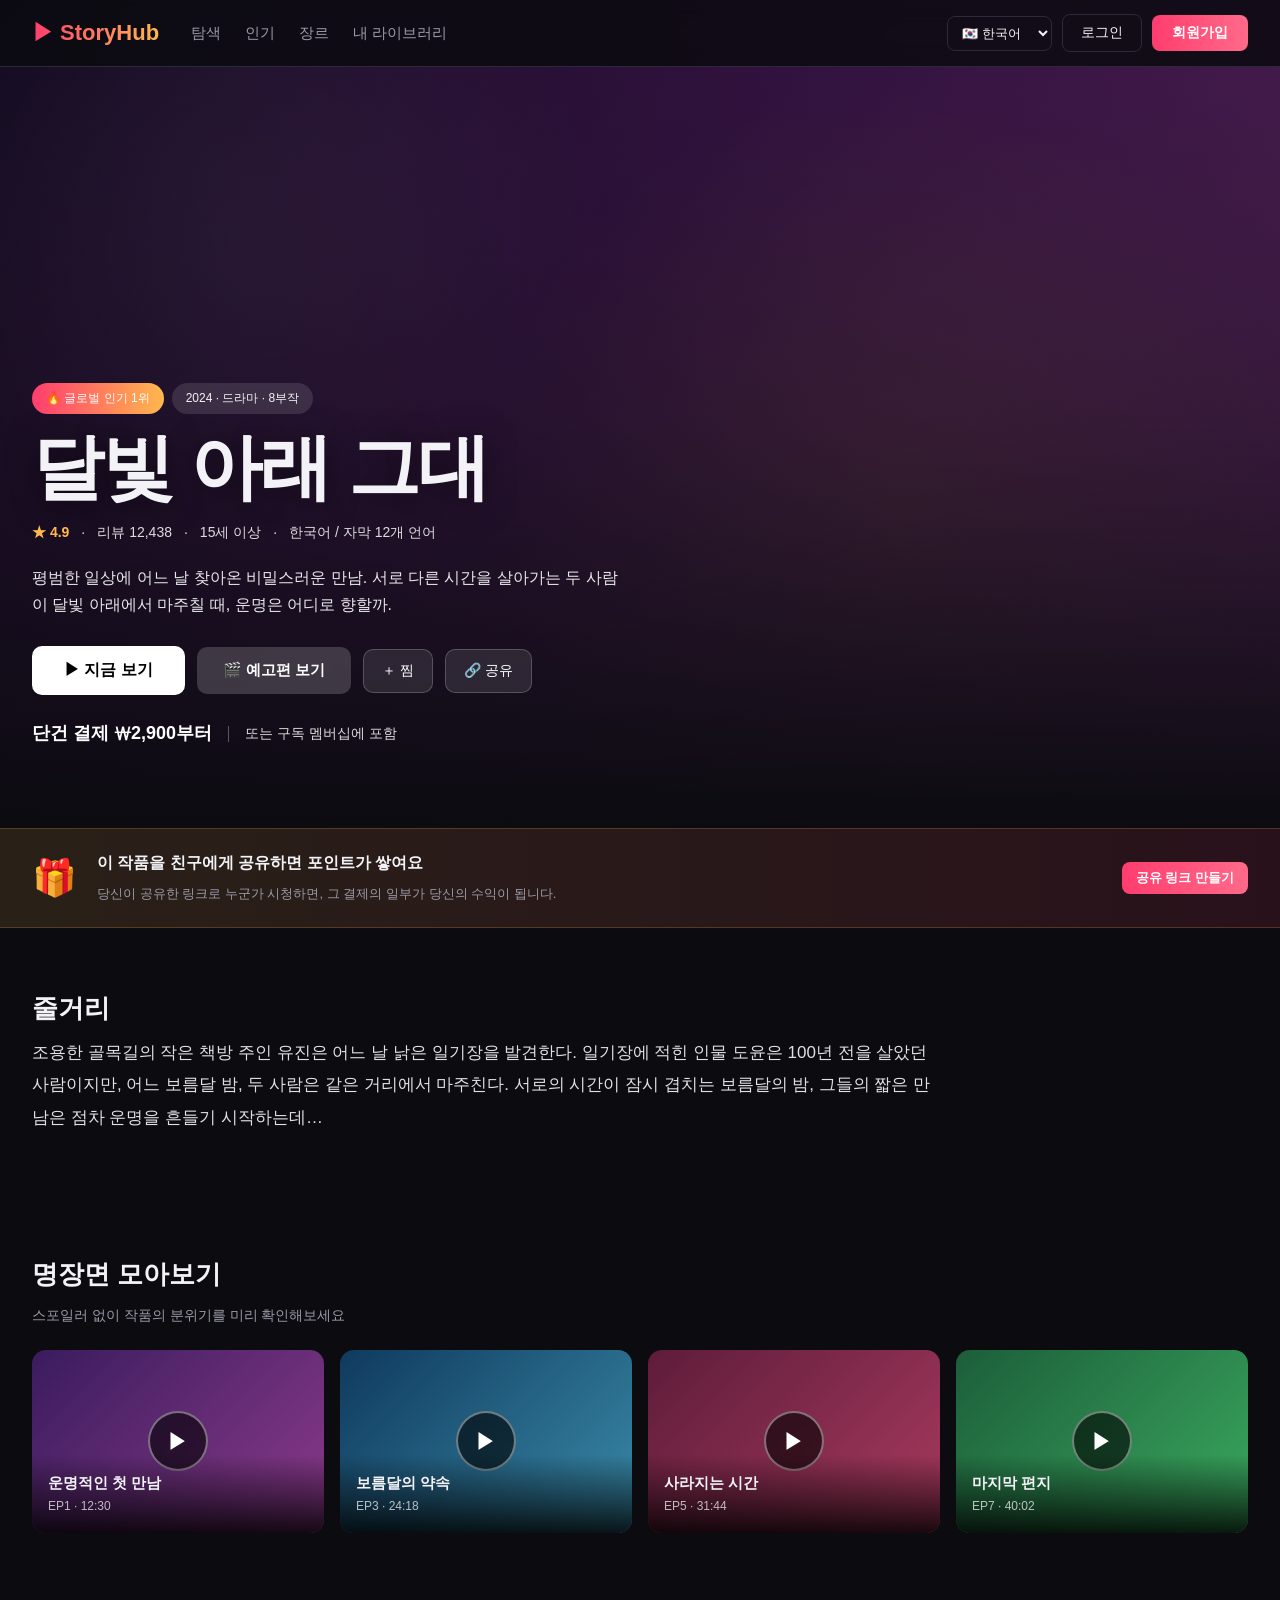
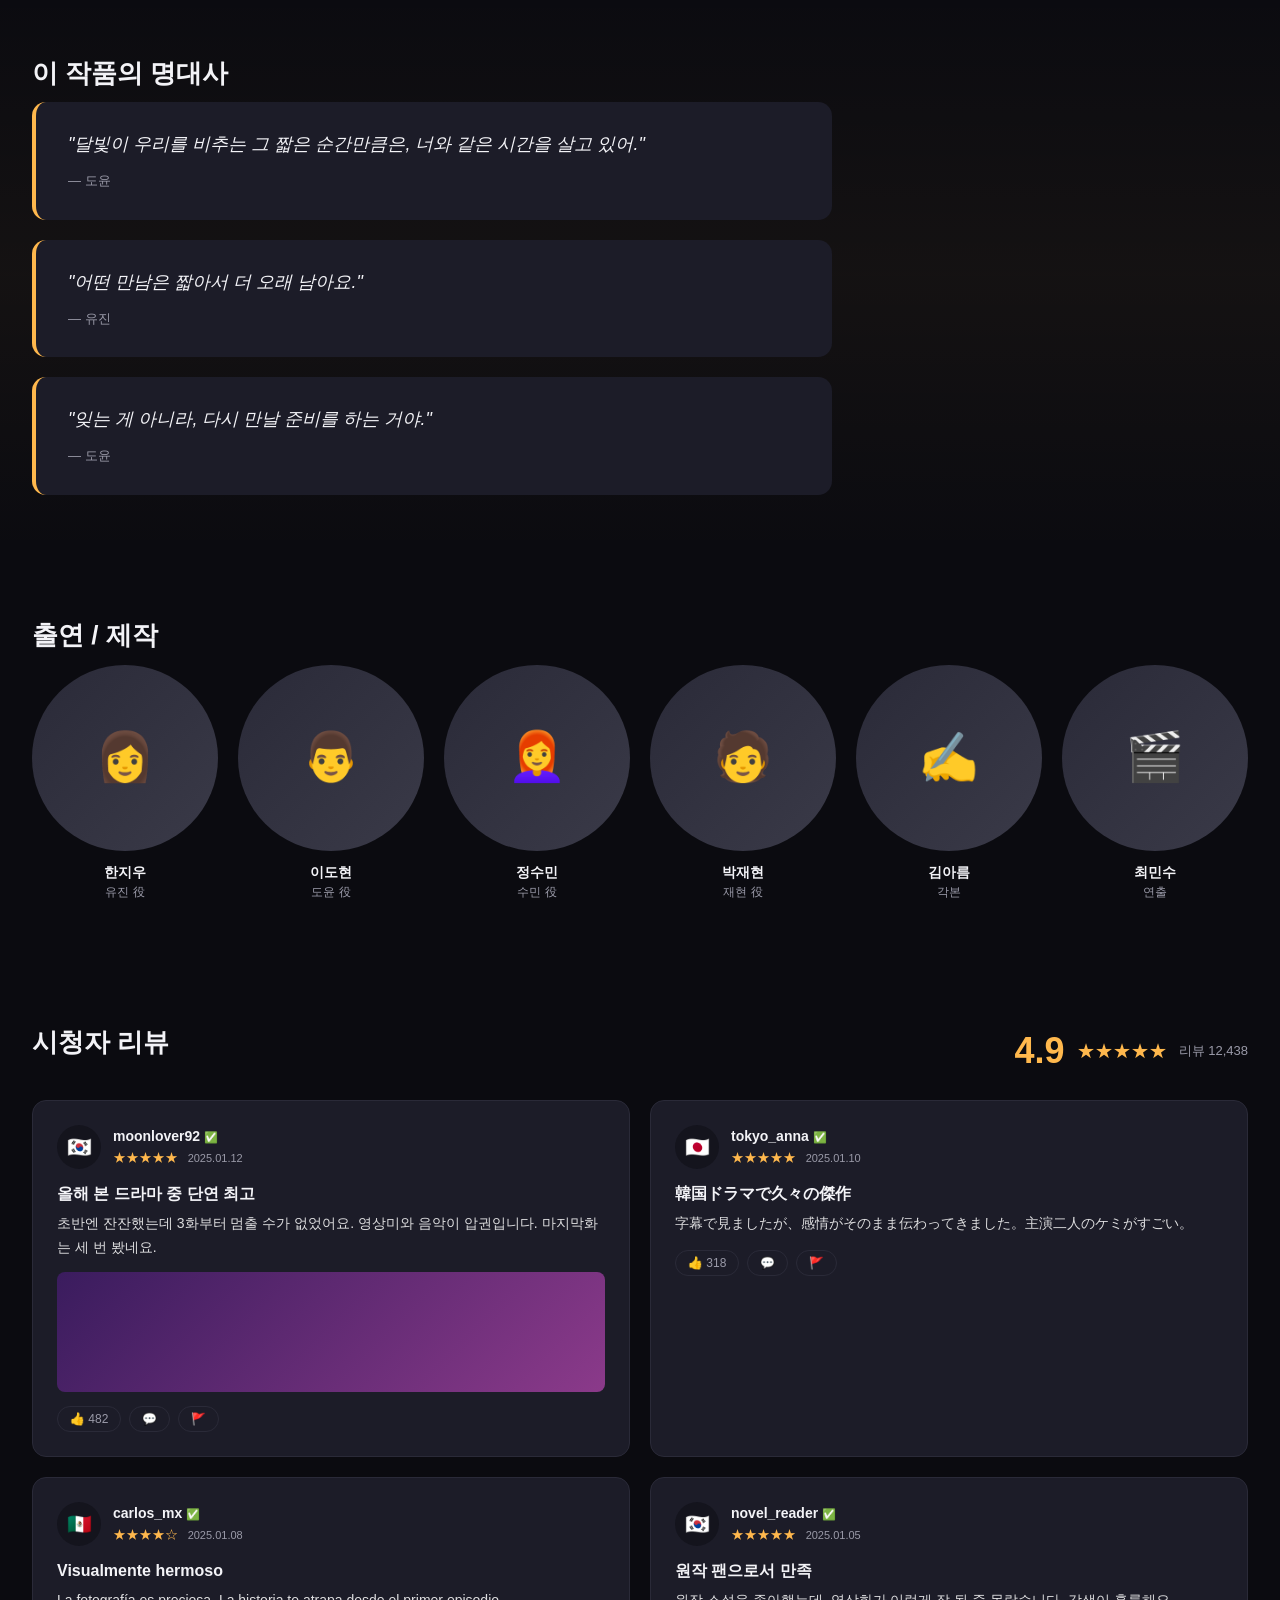
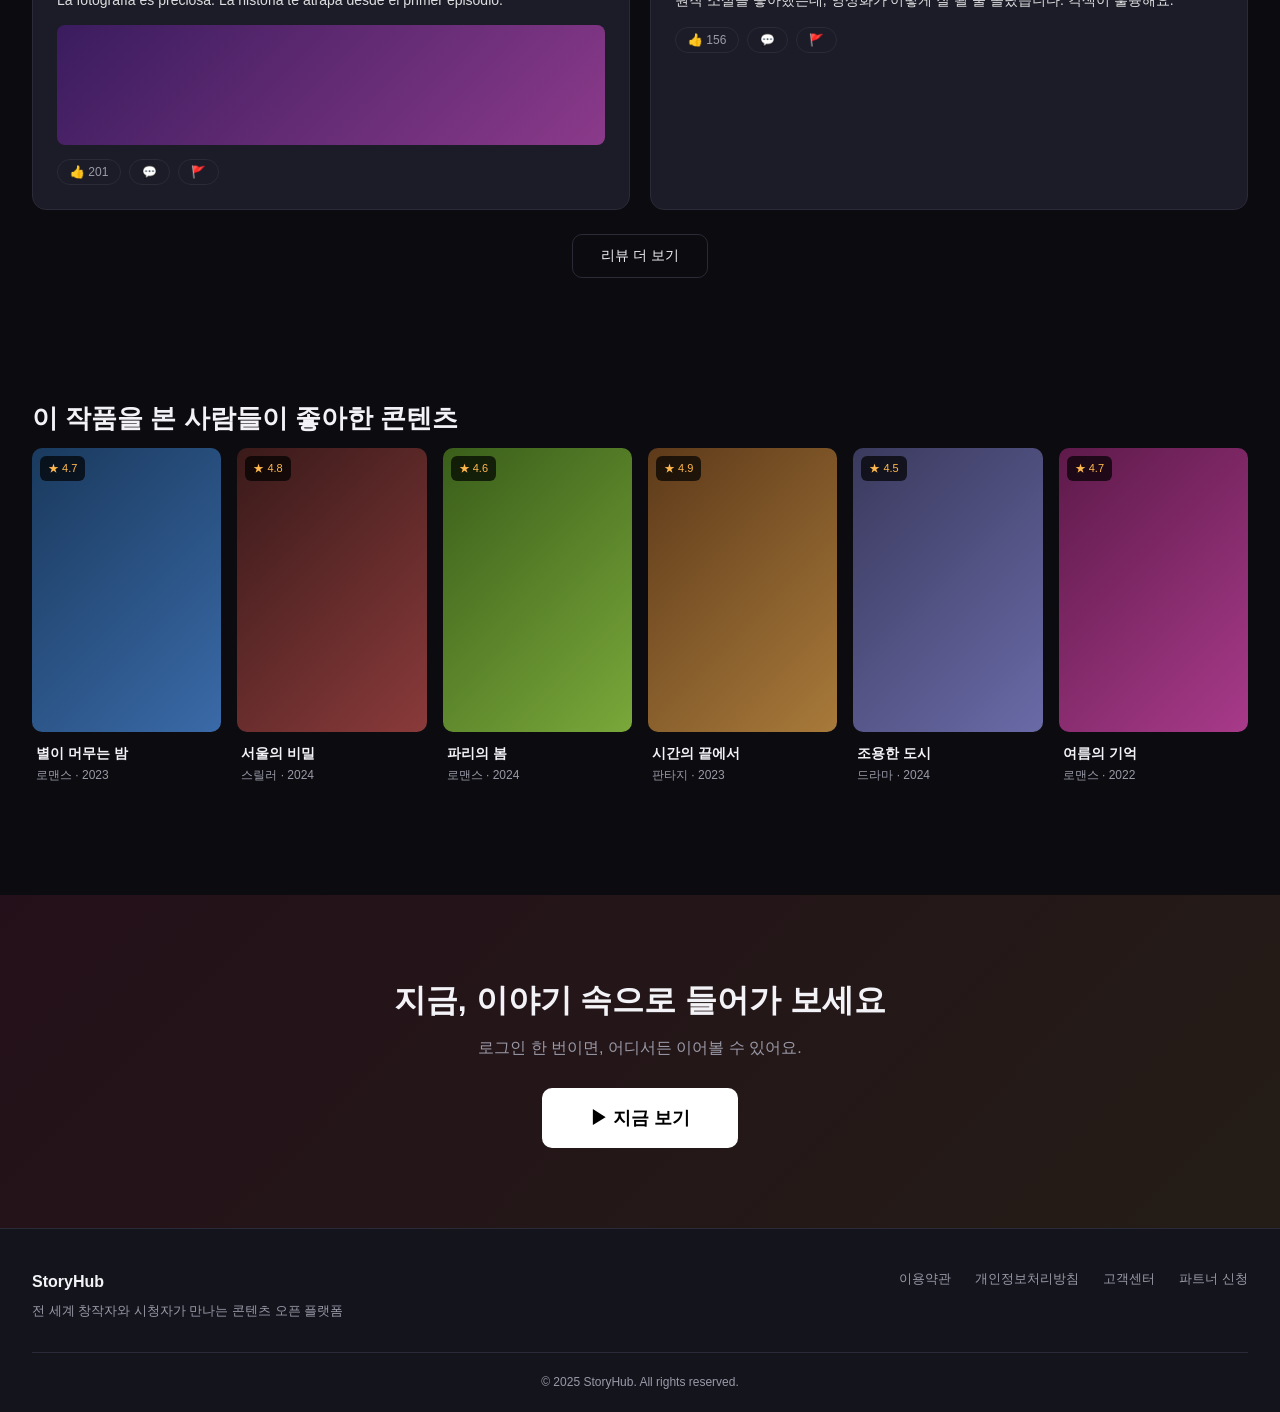
==== index.html @ e4908abc "add file" ====
<!DOCTYPE html>
<html lang="ko">
<head>
<meta charset="UTF-8">
<meta name="viewport" content="width=device-width, initial-scale=1.0">
<title>StoryHub — 어디에서나, 당신의 이야기</title>
<link rel="stylesheet" href="styles.css">
</head>
<body>

<!-- ============ TOP NAV ============ -->
<header class="topnav">
  <div class="nav-inner">
    <a href="#" class="logo" data-route="detail">▶ StoryHub</a>
    <nav class="nav-links">
      <a href="#" data-route="explore" data-i18n="nav_explore">탐색</a>
      <a href="#" data-route="trending" data-i18n="nav_trending">인기</a>
      <a href="#" data-route="genre" data-i18n="nav_genre">장르</a>
      <a href="#" data-route="library" data-i18n="nav_library">내 라이브러리</a>
    </nav>
    <div class="nav-right">
      <select id="langSelect" class="lang-select" title="Language">
        <option value="ko">🇰🇷 한국어</option>
        <option value="en">🇺🇸 English</option>
      </select>
      <button class="btn-ghost" id="btnLogin" data-i18n="btn_login">로그인</button>
      <button class="btn-primary" id="btnSignup" data-i18n="btn_signup">회원가입</button>
      <div class="profile-wrap hidden" id="profileWrap">
        <button class="avatar" id="avatarBtn" title="Profile">👤</button>
        <div class="profile-menu hidden" id="profileMenu">
          <div class="pm-head">
            <div class="pm-avatar">👤</div>
            <div>
              <div class="pm-name" id="pmName">Guest User</div>
              <div class="pm-email">user@storyhub.app</div>
            </div>
          </div>
          <div class="pm-points">
            <span data-i18n="pm_points">보유 포인트</span>
            <strong id="pmPoints">0 P</strong>
          </div>
          <div class="pm-list">
            <a href="#" data-profile="profile"><span>👤</span><span data-i18n="pm_profile">내 프로필</span></a>
            <a href="#" data-profile="history"><span>🕘</span><span data-i18n="pm_history">시청 기록</span></a>
            <a href="#" data-profile="favorites"><span>❤️</span><span data-i18n="pm_favorites">찜한 콘텐츠</span></a>
            <a href="#" data-profile="purchases"><span>💳</span><span data-i18n="pm_purchases">구매 내역</span></a>
            <a href="#" data-profile="points"><span>🎁</span><span data-i18n="pm_points_menu">포인트</span></a>
            <a href="#" data-profile="notifications"><span>🔔</span><span data-i18n="pm_notifications">알림 설정</span></a>
            <a href="#" data-profile="account"><span>⚙️</span><span data-i18n="pm_account">계정 설정</span></a>
            <a href="#" data-profile="devices"><span>📱</span><span data-i18n="pm_devices">기기 관리</span></a>
            <a href="#" data-profile="help"><span>❓</span><span data-i18n="pm_help">고객센터</span></a>
            <hr>
            <a href="#" id="btnLogout"><span>🚪</span><span data-i18n="pm_logout">로그아웃</span></a>
          </div>
        </div>
      </div>
    </div>
  </div>
</header>

<!-- =====================================================
     VIEW: DETAIL (default content page)
====================================================== -->
<main class="view active" id="view-detail">

<section class="hero">
  <div class="hero-bg" id="heroBg"></div>
  <div class="hero-overlay"></div>
  <div class="hero-content">
    <div class="hero-tags">
      <span class="badge badge-hot" data-i18n="badge_hot">🔥 글로벌 인기 1위</span>
      <span class="badge" data-i18n="badge_meta">2024 · 드라마 · 8부작</span>
    </div>
    <h1 class="hero-title" id="heroTitle">달빛 아래 그대</h1>
    <div class="hero-meta">
      <span class="rating">★ 4.9</span><span>·</span>
      <span><span data-i18n="reviews_n">리뷰</span> 12,438</span><span>·</span>
      <span data-i18n="age_15">15세 이상</span><span>·</span>
      <span data-i18n="lang_subs">한국어 / 자막 12개 언어</span>
    </div>
    <p class="hero-desc" id="heroDesc"></p>
    <div class="hero-actions">
      <button class="btn-play" id="btnWatch" data-i18n="btn_watch">▶ 지금 보기</button>
      <button class="btn-secondary" id="btnTrailer" data-i18n="btn_trailer">🎬 예고편 보기</button>
      <button class="icon-btn" data-i18n="btn_fav">＋ 찜</button>
      <button class="icon-btn" id="btnShareQuick" data-i18n="btn_share">🔗 공유</button>
    </div>
    <div class="price-line">
      <span class="price" data-i18n="price_single">단건 결제 ₩4,900~</span>
      <span class="divider"></span>
      <span class="sub" data-i18n="price_or">또는 구독 멤버십에 포함</span>
    </div>
  </div>
</section>

<section class="earn-banner">
  <div class="earn-inner">
    <div class="earn-icon">🎁</div>
    <div class="earn-text">
      <strong data-i18n="earn_title">이 작품을 친구에게 공유하면 포인트가 쌓여요</strong>
      <span data-i18n="earn_desc">당신이 공유한 링크로 누군가 시청하면, 그 결제의 일부가 당신의 수익이 됩니다.</span>
    </div>
    <button class="btn-primary small" id="btnSharePage" data-i18n="earn_btn">공유 링크 만들기</button>
  </div>
</section>

<section class="section">
  <h2 class="section-title" data-i18n="sec_synopsis">줄거리</h2>
  <p class="synopsis" id="synopsis"></p>
</section>

<section class="section">
  <h2 class="section-title" data-i18n="sec_scenes">명장면 모아보기</h2>
  <p class="section-sub" data-i18n="sec_scenes_sub">스포일러 없이 작품의 분위기를 미리 확인해보세요</p>
  <div class="scenes-grid" id="scenesGrid"></div>
</section>

<section class="section quotes-section">
  <h2 class="section-title" data-i18n="sec_quotes">이 작품의 명대사</h2>
  <div class="quotes" id="quotes"></div>
</section>

<section class="section">
  <h2 class="section-title" data-i18n="sec_cast">출연 / 제작</h2>
  <div class="cast-row" id="castRow"></div>
</section>

<section class="section">
  <div class="row-between">
    <h2 class="section-title" data-i18n="sec_reviews">시청자 리뷰</h2>
    <div class="review-summary">
      <span class="big-rating">4.9</span>
      <div class="stars">★★★★★</div>
      <span class="count"><span data-i18n="reviews_n">리뷰</span> 12,438</span>
    </div>
  </div>
  <div class="reviews" id="reviewsPreview"></div>
  <button class="btn-outline center" id="btnMoreReview" data-i18n="btn_more_reviews">리뷰 더 보기</button>
</section>

<section class="section">
  <h2 class="section-title" data-i18n="sec_related">이 작품을 본 사람들이 좋아한 콘텐츠</h2>
  <div class="related-grid" id="relatedGrid"></div>
</section>

<section class="cta-final">
  <h2 data-i18n="cta_title">지금, 이야기 속으로 들어가 보세요</h2>
  <p data-i18n="cta_desc">로그인 한 번이면, 어디서든 이어볼 수 있어요.</p>
  <button class="btn-play big" id="btnWatch2" data-i18n="btn_watch">▶ 지금 보기</button>
</section>

</main>

<!-- =====================================================
     VIEW: EXPLORE
====================================================== -->
<main class="view" id="view-explore">
  <div class="page-head">
    <h1 data-i18n="page_explore_title">탐색</h1>
    <p data-i18n="page_explore_desc">당신의 다음 스토리를 찾아보세요</p>
  </div>
  <div class="filter-row">
    <div class="chips" id="exploreGenres"></div>
    <select class="select" id="exploreSort">
      <option value="popular" data-i18n="sort_popular">인기순</option>
      <option value="latest" data-i18n="sort_latest">최신순</option>
      <option value="rating" data-i18n="sort_rating">평점순</option>
    </select>
  </div>
  <div class="grid-large" id="exploreGrid"></div>
</main>

<!-- =====================================================
     VIEW: TRENDING
====================================================== -->
<main class="view" id="view-trending">
  <div class="page-head">
    <h1 data-i18n="page_trending_title">지금 가장 인기 있는 콘텐츠</h1>
    <p data-i18n="page_trending_desc">전 세계 시청자가 지금 보고 있는 작품</p>
  </div>
  <div class="tab-row">
    <button class="tab active" data-trending="today" data-i18n="tab_today">오늘의 TOP 10</button>
    <button class="tab" data-trending="week" data-i18n="tab_week">주간 랭킹</button>
    <button class="tab" data-trending="month" data-i18n="tab_month">월간 랭킹</button>
  </div>
  <div class="rank-list" id="rankList"></div>
</main>

<!-- =====================================================
     VIEW: GENRE
====================================================== -->
<main class="view" id="view-genre">
  <div class="page-head">
    <h1 data-i18n="page_genre_title">장르별 둘러보기</h1>
    <p data-i18n="page_genre_desc">취향에 맞는 장르를 골라보세요</p>
  </div>
  <div class="genre-grid" id="genreGrid"></div>
</main>

<!-- =====================================================
     VIEW: MY LIBRARY
====================================================== -->
<main class="view" id="view-library">
  <div class="page-head">
    <h1 data-i18n="page_library_title">내 라이브러리</h1>
  </div>
  <div class="tab-row">
    <button class="tab active" data-lib="watching" data-i18n="lib_watching">시청 중</button>
    <button class="tab" data-lib="purchased" data-i18n="lib_purchased">구매한 콘텐츠</button>
    <button class="tab" data-lib="wishlist" data-i18n="lib_wishlist">찜한 작품</button>
    <button class="tab" data-lib="history" data-i18n="lib_history">시청 기록</button>
  </div>
  <div id="libraryBody"></div>
</main>

<!-- =====================================================
     VIEW: REVIEWS
====================================================== -->
<main class="view" id="view-reviews">
  <button class="back-btn" data-route="detail">← <span data-i18n="back">돌아가기</span></button>
  <div class="reviews-head">
    <div class="reviews-stat">
      <div class="stat-rating">
        <span class="big-num">4.9</span>
        <div class="stat-stars">★★★★★</div>
        <p><span id="rvCount">12,438</span> <span data-i18n="reviews_total">개의 리뷰</span></p>
      </div>
      <div class="stat-bars" id="ratingBars"></div>
    </div>
    <div class="reviews-toolbar">
      <div class="rv-tabs">
        <button class="rv-tab active" data-rv-tab="all" data-i18n="rv_all">전체</button>
        <button class="rv-tab" data-rv-tab="photo" data-i18n="rv_photo">📸 사진리뷰</button>
        <button class="rv-tab" data-rv-tab="spoiler" data-i18n="rv_spoiler">⚠ 스포일러 없음</button>
        <button class="rv-tab" data-rv-tab="verified" data-i18n="rv_verified">✅ 시청 인증</button>
      </div>
      <div class="rv-controls">
        <input type="text" id="rvSearch" placeholder="리뷰 검색...">
        <select id="rvSort">
          <option value="like" data-i18n="sort_like">추천순</option>
          <option value="latest" data-i18n="sort_latest">최신순</option>
          <option value="high" data-i18n="sort_high">평점 높은순</option>
          <option value="low" data-i18n="sort_low">평점 낮은순</option>
        </select>
      </div>
    </div>
  </div>
  <div class="reviews-feed" id="reviewsFeed"></div>
</main>

<!-- =====================================================
     VIEW: SHARE / POINTS
====================================================== -->
<main class="view" id="view-share">
  <button class="back-btn" data-route="detail">← <span data-i18n="back">돌아가기</span></button>

  <div class="share-hero">
    <div class="share-balance">
      <div class="lbl" data-i18n="sh_balance">내 포인트 잔액</div>
      <div class="balance" id="balanceNum">0</div>
      <div class="sub" data-i18n="sh_balance_sub">P · 1P = ₩1 상당</div>
      <div class="balance-stats">
        <div><span data-i18n="sh_today">오늘</span><strong>+1,200P</strong></div>
        <div><span data-i18n="sh_week">이번 주</span><strong>+8,400P</strong></div>
        <div><span data-i18n="sh_month">이번 달</span><strong>+34,200P</strong></div>
      </div>
    </div>
    <div class="share-link-card">
      <div class="lbl" data-i18n="sh_my_link">내 공유 링크</div>
      <div class="share-link-input">
        <input type="text" id="shareLink" readonly value="https://storyhub.app/c/moonlight-with-you?ref=USER12345">
        <button class="btn-primary" id="copyLinkBtn" data-i18n="sh_copy">복사</button>
      </div>
      <div class="share-buttons">
        <button class="share-btn fb">Facebook</button>
        <button class="share-btn x">X</button>
        <button class="share-btn ig">Instagram</button>
        <button class="share-btn kakao">KakaoTalk</button>
        <button class="share-btn line">LINE</button>
        <button class="share-btn wa">WhatsApp</button>
      </div>
      <p class="share-rate">💡 <span data-i18n="sh_rate">결제금액의 10%가 포인트로 자동 적립됩니다</span></p>
    </div>
  </div>

  <div class="realtime-card">
    <div class="rt-head">
      <span class="rt-dot"></span>
      <strong data-i18n="sh_realtime">실시간 적립</strong>
      <span class="rt-sub" data-i18n="sh_realtime_sub">방금 전 활동</span>
    </div>
    <div class="rt-feed" id="rtFeed"></div>
  </div>

  <div class="tab-row">
    <button class="tab active" data-pts-tab="earn" data-i18n="sh_tab_earn">적립 내역</button>
    <button class="tab" data-pts-tab="use" data-i18n="sh_tab_use">사용 내역</button>
    <button class="tab" data-pts-tab="rank" data-i18n="sh_tab_rank">친구 랭킹</button>
    <button class="tab" data-pts-tab="how" data-i18n="sh_tab_how">적립 방법</button>
  </div>
  <div id="ptsBody"></div>
</main>

<!-- =====================================================
     VIEW: PROFILE / SETTINGS
====================================================== -->
<main class="view" id="view-profile">
  <div class="profile-layout">
    <aside class="profile-side">
      <div class="ps-head">
        <div class="ps-avatar">👤</div>
        <div class="ps-name">Guest User</div>
        <div class="ps-email">user@storyhub.app</div>
      </div>
      <nav class="ps-nav" id="psNav">
        <a href="#" data-profile="profile" data-i18n="pm_profile">내 프로필</a>
        <a href="#" data-profile="history" data-i18n="pm_history">시청 기록</a>
        <a href="#" data-profile="favorites" data-i18n="pm_favorites">찜한 콘텐츠</a>
        <a href="#" data-profile="purchases" data-i18n="pm_purchases">구매 내역</a>
        <a href="#" data-profile="points" data-i18n="pm_points_menu">포인트</a>
        <a href="#" data-profile="notifications" data-i18n="pm_notifications">알림 설정</a>
        <a href="#" data-profile="account" data-i18n="pm_account">계정 설정</a>
        <a href="#" data-profile="devices" data-i18n="pm_devices">기기 관리</a>
        <a href="#" data-profile="help" data-i18n="pm_help">고객센터</a>
      </nav>
    </aside>
    <section class="profile-main" id="profileMain"></section>
  </div>
</main>

<!-- ============ FOOTER ============ -->
<footer class="footer">
  <div class="footer-inner">
    <div>
      <strong>StoryHub</strong>
      <p data-i18n="footer_about">전 세계 창작자와 시청자가 만나는 콘텐츠 오픈 플랫폼</p>
    </div>
    <div class="footer-links">
      <a href="#" data-i18n="footer_terms">이용약관</a>
      <a href="#" data-i18n="footer_privacy">개인정보처리방침</a>
      <a href="#" data-i18n="footer_help">고객센터</a>
      <a href="#" data-i18n="footer_partner">파트너 신청</a>
    </div>
  </div>
  <div class="copyright">© 2025 StoryHub. All rights reserved.</div>
</footer>

<!-- =================== MODALS =================== -->

<!-- Auth Modal -->
<div class="modal-backdrop hidden" id="authModal">
  <div class="modal auth-modal">
    <button class="close" onclick="closeModal('authModal')">×</button>
    <div class="auth-tabs">
      <button class="tab active" data-tab="login" data-i18n="btn_login">로그인</button>
      <button class="tab" data-tab="signup" data-i18n="btn_signup">회원가입</button>
    </div>
    <div class="auth-body" id="authBody"></div>
    <div class="auth-note" data-i18n="auth_note">💡 프로토타입입니다. 입력 없이 버튼을 눌러도 바로 진입됩니다.</div>
  </div>
</div>

<!-- Watch Flow Modal (multi-step) -->
<div class="modal-backdrop hidden" id="watchModal">
  <div class="modal watch-modal">
    <button class="close" onclick="closeModal('watchModal')">×</button>
    <div class="stepper" id="stepper">
      <div class="step active"><i>1</i><span data-i18n="step_product">상품 선택</span></div>
      <div class="step"><i>2</i><span data-i18n="step_pay">결제수단</span></div>
      <div class="step"><i>3</i><span data-i18n="step_done">결제완료</span></div>
    </div>
    <div class="watch-body" id="watchBody"></div>
  </div>
</div>

<!-- Player Modal -->
<div class="modal-backdrop hidden" id="playerModal">
  <div class="modal player-modal">
    <button class="close" onclick="closeModal('playerModal')">×</button>
    <div class="player">
      <div class="player-screen" id="playerScreen">
        <div class="play-icon">▶</div>
        <div class="player-title" id="playerTitle">달빛 아래 그대 — Episode 1</div>
        <div class="player-sub" id="playerSub">DRM 보호 · 1080p · 자막 ON</div>
      </div>
      <div class="player-controls">
        <button>⏯</button>
        <div class="seek"><div class="seek-fill"></div></div>
        <span>00:42 / 48:20</span>
        <button>🔊</button><button>CC</button><button>HD</button><button>⛶</button>
      </div>
    </div>
  </div>
</div>

<!-- Trailer Modal -->
<div class="modal-backdrop hidden" id="trailerModal">
  <div class="modal player-modal">
    <button class="close" onclick="closeModal('trailerModal')">×</button>
    <div class="player">
      <div class="player-screen trailer">
        <div class="play-icon">▶</div>
        <div class="player-title" data-i18n="trailer_title">예고편 · 달빛 아래 그대</div>
        <div class="player-sub">2:12</div>
      </div>
    </div>
  </div>
</div>

<!-- Detail Modal (for reviewer profile, related items) -->
<div class="modal-backdrop hidden" id="detailModal">
  <div class="modal detail-modal">
    <button class="close" onclick="closeModal('detailModal')">×</button>
    <div id="detailBody"></div>
  </div>
</div>

<!-- Toast -->
<div class="toast hidden" id="toast"></div>
<!-- Realtime Notification -->
<div class="rt-notify hidden" id="rtNotify"></div>

<script src="data.js"></script>
<script src="app.js"></script>
</body>
</html>
---- styles.css ----
* { box-sizing: border-box; margin: 0; padding: 0; }
:root {
  --bg: #0b0b10;
  --bg2: #14141d;
  --card: #1c1c28;
  --card2: #232332;
  --text: #f3f3f7;
  --muted: #9a9aa8;
  --accent: #ff3d6e;
  --accent2: #ffb84d;
  --green: #3ad17a;
  --red: #ff5566;
  --line: #2a2a38;
}
html, body {
  background: var(--bg); color: var(--text);
  font-family: -apple-system, BlinkMacSystemFont, "Segoe UI", "Pretendard", "Apple SD Gothic Neo", "Noto Sans KR", sans-serif;
  line-height: 1.6; scroll-behavior: smooth;
}
a { color: inherit; text-decoration: none; }
button { font-family: inherit; }

/* TOPNAV */
.topnav {
  position: fixed; top: 0; left: 0; right: 0; z-index: 100;
  background: rgba(11,11,16,0.85); backdrop-filter: blur(12px);
  border-bottom: 1px solid var(--line);
}
.nav-inner {
  max-width: 1280px; margin: 0 auto; padding: 14px 32px;
  display: flex; align-items: center; gap: 32px;
}
.logo {
  font-size: 22px; font-weight: 800; cursor: pointer;
  background: linear-gradient(90deg, var(--accent), var(--accent2));
  -webkit-background-clip: text; -webkit-text-fill-color: transparent;
}
.nav-links { display: flex; gap: 24px; flex: 1; }
.nav-links a { color: var(--muted); font-size: 15px; font-weight: 500; cursor: pointer; }
.nav-links a:hover { color: var(--text); }
.nav-right { display: flex; align-items: center; gap: 10px; position: relative; }
.lang-select {
  background: transparent; border: 1px solid var(--line); color: var(--text);
  padding: 8px 10px; border-radius: 8px; font-size: 13px; cursor: pointer;
}
.btn-ghost {
  background: transparent; border: 1px solid var(--line); color: var(--text);
  padding: 9px 18px; border-radius: 8px; font-size: 14px; cursor: pointer;
}
.btn-ghost:hover { border-color: var(--accent); }
.btn-primary {
  background: linear-gradient(90deg, var(--accent), #ff6a8a);
  color: white; border: none; padding: 9px 20px; border-radius: 8px;
  font-weight: 600; cursor: pointer; transition: 0.2s; font-size: 14px;
}
.btn-primary:hover:not(:disabled) { transform: translateY(-1px); box-shadow: 0 6px 20px rgba(255,61,110,0.4); }
.btn-primary:disabled { opacity: 0.4; cursor: not-allowed; }
.btn-primary.small { padding: 7px 14px; font-size: 13px; }
.btn-primary.full { width: 100%; padding: 14px; font-size: 15px; }
.btn-danger {
  background: var(--red); color: white; border: none; padding: 10px 20px;
  border-radius: 8px; font-weight: 600; cursor: pointer;
}

.profile-wrap { position: relative; }
.avatar {
  width: 40px; height: 40px; border-radius: 50%;
  background: linear-gradient(135deg, var(--accent), var(--accent2));
  border: none; cursor: pointer; font-size: 18px;
}
.profile-menu {
  position: absolute; top: 52px; right: 0; width: 280px;
  background: var(--bg2); border: 1px solid var(--line);
  border-radius: 12px; padding: 16px; z-index: 110;
  box-shadow: 0 20px 60px rgba(0,0,0,0.6);
}
.pm-head { display: flex; gap: 12px; align-items: center; padding-bottom: 14px; border-bottom: 1px solid var(--line); }
.pm-avatar { width: 44px; height: 44px; border-radius: 50%; background: linear-gradient(135deg,var(--accent),var(--accent2)); display: flex; align-items: center; justify-content: center; font-size: 22px; }
.pm-name { font-weight: 700; font-size: 14px; }
.pm-email { color: var(--muted); font-size: 12px; }
.pm-points { display: flex; justify-content: space-between; align-items: center; padding: 12px 0; font-size: 13px; }
.pm-points strong { color: var(--accent2); font-size: 16px; }
.pm-list { display: flex; flex-direction: column; }
.pm-list a { display: flex; align-items: center; gap: 12px; padding: 10px 8px; font-size: 13px; border-radius: 6px; cursor: pointer; }
.pm-list a:hover { background: var(--card); }
.pm-list hr { border: none; border-top: 1px solid var(--line); margin: 6px 0; }

/* VIEW */
.view { display: none; padding-top: 70px; }
.view.active { display: block; }
.page-head { max-width: 1280px; margin: 40px auto 24px; padding: 0 32px; }
.page-head h1 { font-size: 36px; font-weight: 800; margin-bottom: 6px; }
.page-head p { color: var(--muted); font-size: 15px; }
.back-btn {
  background: transparent; border: 1px solid var(--line); color: var(--text);
  padding: 8px 16px; border-radius: 8px; cursor: pointer;
  margin: 24px auto 0; display: block; max-width: 1280px; margin-left: 32px;
  font-size: 13px;
}

/* DETAIL HERO (in view-detail) */
#view-detail { padding-top: 0; }
.hero {
  position: relative; min-height: 92vh;
  display: flex; align-items: flex-end; padding: 0 0 80px;
  overflow: hidden;
}
.hero-bg { position: absolute; inset: 0; background: #2a1a3e; filter: brightness(0.7); }
.hero-bg::after {
  content: ''; position: absolute; inset: 0;
  background-image:
    radial-gradient(circle at 20% 30%, rgba(255,255,255,0.08) 0%, transparent 30%),
    radial-gradient(circle at 70% 60%, rgba(255,184,77,0.15) 0%, transparent 40%);
}
.hero-overlay {
  position: absolute; inset: 0;
  background: linear-gradient(180deg, transparent 0%, rgba(11,11,16,0.4) 50%, var(--bg) 100%);
}
.hero-content { position: relative; z-index: 2; max-width: 1280px; margin: 0 auto; padding: 90px 32px 0; width: 100%; }
.hero-tags { display: flex; gap: 8px; margin-bottom: 16px; }
.badge { background: rgba(255,255,255,0.12); padding: 6px 14px; border-radius: 999px; font-size: 12px; font-weight: 500; backdrop-filter: blur(8px); }
.badge-hot { background: linear-gradient(90deg, var(--accent), var(--accent2)); color: white; }
.hero-title { font-size: 72px; font-weight: 900; letter-spacing: -2px; margin-bottom: 16px; line-height: 1.05; text-shadow: 0 2px 30px rgba(0,0,0,0.5); }
.hero-meta { display: flex; gap: 12px; margin-bottom: 20px; font-size: 14px; color: rgba(255,255,255,0.85); }
.rating { color: var(--accent2); font-weight: 700; }
.hero-desc { max-width: 600px; font-size: 16px; line-height: 1.7; color: rgba(255,255,255,0.9); margin-bottom: 28px; }
.hero-actions { display: flex; gap: 12px; align-items: center; flex-wrap: wrap; }
.btn-play { background: white; color: black; border: none; padding: 14px 32px; font-size: 16px; font-weight: 700; border-radius: 10px; cursor: pointer; transition: 0.2s; }
.btn-play:hover { transform: scale(1.04); }
.btn-play.big { padding: 18px 48px; font-size: 18px; }
.btn-secondary { background: rgba(255,255,255,0.18); color: white; border: none; padding: 14px 26px; font-size: 15px; font-weight: 600; border-radius: 10px; cursor: pointer; backdrop-filter: blur(8px); }
.btn-secondary:hover { background: rgba(255,255,255,0.28); }
.icon-btn { background: rgba(255,255,255,0.1); color: white; border: 1px solid rgba(255,255,255,0.2); padding: 12px 18px; border-radius: 10px; cursor: pointer; font-size: 14px; }
.icon-btn:hover { background: rgba(255,255,255,0.2); }
.price-line { margin-top: 24px; display: flex; align-items: center; gap: 16px; color: rgba(255,255,255,0.85); font-size: 14px; }
.price { font-size: 18px; font-weight: 700; color: white; }
.divider { width: 1px; height: 16px; background: rgba(255,255,255,0.3); }

/* EARN BANNER */
.earn-banner {
  background: linear-gradient(90deg, rgba(255,184,77,0.12), rgba(255,61,110,0.12));
  border-top: 1px solid rgba(255,184,77,0.2);
  border-bottom: 1px solid rgba(255,184,77,0.2);
  padding: 20px 32px;
}
.earn-inner { max-width: 1280px; margin: 0 auto; display: flex; align-items: center; gap: 20px; }
.earn-icon { font-size: 36px; }
.earn-text { flex: 1; }
.earn-text strong { display: block; font-size: 16px; margin-bottom: 4px; }
.earn-text span { font-size: 13px; color: var(--muted); }

/* SECTIONS */
.section { max-width: 1280px; margin: 0 auto; padding: 60px 32px; }
.section-title { font-size: 26px; font-weight: 800; margin-bottom: 8px; }
.section-sub { color: var(--muted); margin-bottom: 24px; font-size: 14px; }
.row-between { display: flex; justify-content: space-between; align-items: flex-start; margin-bottom: 20px; }
.synopsis { font-size: 17px; line-height: 1.9; max-width: 900px; color: rgba(255,255,255,0.88); }

/* SCENES */
.scenes-grid { display: grid; grid-template-columns: repeat(4, 1fr); gap: 16px; }
.scene-card { aspect-ratio: 16/10; border-radius: 14px; position: relative; cursor: pointer; overflow: hidden; transition: 0.25s; }
.scene-card:hover { transform: translateY(-4px); }
.scene-play { position: absolute; top: 50%; left: 50%; transform: translate(-50%,-50%); width: 60px; height: 60px; border-radius: 50%; background: rgba(0,0,0,0.6); color: white; display: flex; align-items: center; justify-content: center; font-size: 22px; backdrop-filter: blur(8px); border: 2px solid rgba(255,255,255,0.4); }
.scene-card:hover .scene-play { background: white; color: black; }
.scene-info { position: absolute; bottom: 0; left: 0; right: 0; padding: 16px; background: linear-gradient(transparent, rgba(0,0,0,0.85)); }
.scene-title { font-weight: 700; font-size: 15px; }
.scene-time { font-size: 12px; color: rgba(255,255,255,0.7); margin-top: 2px; }

/* QUOTES */
.quotes-section { background: linear-gradient(180deg, transparent, rgba(255,184,77,0.04), transparent); }
.quotes { display: flex; flex-direction: column; gap: 20px; }
.quote { background: var(--card); padding: 28px 32px; border-radius: 14px; border-left: 4px solid var(--accent2); max-width: 800px; }
.quote p { font-size: 18px; font-style: italic; line-height: 1.6; }
.quote cite { display: block; margin-top: 12px; color: var(--muted); font-style: normal; font-size: 13px; }

/* CAST */
.cast-row { display: grid; grid-template-columns: repeat(6, 1fr); gap: 20px; }
.cast-item { text-align: center; cursor: pointer; }
.cast-avatar { width: 100%; aspect-ratio: 1; border-radius: 50%; background: linear-gradient(135deg, #2a2a38, #3a3a48); display: flex; align-items: center; justify-content: center; font-size: 48px; margin-bottom: 10px; transition: 0.2s; }
.cast-item:hover .cast-avatar { transform: scale(1.05); }
.cast-name { font-weight: 600; font-size: 14px; }
.cast-role { font-size: 12px; color: var(--muted); }

/* REVIEWS PREVIEW */
.review-summary { display: flex; align-items: center; gap: 12px; }
.big-rating { font-size: 36px; font-weight: 800; color: var(--accent2); }
.stars { color: var(--accent2); font-size: 18px; }
.count { color: var(--muted); font-size: 13px; }
.reviews { display: grid; grid-template-columns: repeat(2,1fr); gap: 20px; }
.review-card { background: var(--card); padding: 24px; border-radius: 14px; cursor: pointer; border: 1px solid var(--line); transition: 0.2s; }
.review-card:hover { border-color: var(--accent); transform: translateY(-2px); }
.review-head { margin-bottom: 12px; }
.reviewer { display: flex; gap: 12px; align-items: center; }
.r-avatar { width: 44px; height: 44px; border-radius: 50%; background: var(--bg2); display: flex; align-items: center; justify-content: center; font-size: 20px; }
.r-avatar.big { width: 64px; height: 64px; font-size: 28px; }
.r-name { font-weight: 700; font-size: 14px; }
.vrf { color: var(--green); font-size: 11px; }
.r-stars { color: var(--accent2); font-size: 13px; }
.r-stars.big { font-size: 22px; margin: 12px 0; }
.r-date { color: var(--muted); margin-left: 6px; font-size: 11px; }
.review-title { font-weight: 700; font-size: 16px; margin: 12px 0 6px; }
.review-body { color: rgba(255,255,255,0.85); font-size: 14px; line-height: 1.7; }
.review-photo { width: 100%; height: 120px; border-radius: 8px; margin-top: 12px; }
.review-foot { display: flex; gap: 8px; margin-top: 14px; }
.like-btn { background: transparent; color: var(--muted); border: 1px solid var(--line); padding: 5px 12px; border-radius: 999px; font-size: 12px; cursor: pointer; }
.like-btn:hover { border-color: var(--accent); color: white; }
.btn-outline { background: transparent; border: 1px solid var(--line); color: var(--text); padding: 12px 28px; border-radius: 10px; cursor: pointer; margin-top: 24px; font-size: 14px; }
.btn-outline.center { display: block; margin-left: auto; margin-right: auto; }
.btn-outline:hover { border-color: var(--accent); }

/* RELATED */
.related-grid { display: grid; grid-template-columns: repeat(6, 1fr); gap: 16px; }
.related-card { cursor: pointer; transition: 0.2s; }
.related-card:hover { transform: translateY(-4px); }
.related-thumb { aspect-ratio: 2/3; border-radius: 10px; position: relative; overflow: hidden; }
.related-rating { position: absolute; top: 8px; left: 8px; background: rgba(0,0,0,0.7); padding: 4px 8px; border-radius: 6px; font-size: 11px; color: var(--accent2); }
.related-info { padding: 10px 4px; }
.related-title { font-weight: 600; font-size: 14px; }
.related-genre { font-size: 12px; color: var(--muted); margin-top: 2px; }

/* CTA */
.cta-final { text-align: center; padding: 80px 32px; background: linear-gradient(135deg, rgba(255,61,110,0.1), rgba(255,184,77,0.1)); margin-top: 40px; }
.cta-final h2 { font-size: 32px; margin-bottom: 8px; }
.cta-final p { color: var(--muted); margin-bottom: 28px; }

/* FOOTER */
.footer { background: var(--bg2); padding: 40px 32px 20px; border-top: 1px solid var(--line); }
.footer-inner { max-width: 1280px; margin: 0 auto; display: flex; justify-content: space-between; align-items: flex-start; gap: 40px; margin-bottom: 30px; }
.footer-inner p { color: var(--muted); font-size: 13px; margin-top: 6px; }
.footer-links { display: flex; gap: 24px; }
.footer-links a { font-size: 13px; color: var(--muted); }
.footer-links a:hover { color: var(--text); }
.copyright { text-align: center; color: var(--muted); font-size: 12px; padding-top: 20px; border-top: 1px solid var(--line); }

/* EXPLORE / GRID */
.filter-row { max-width: 1280px; margin: 0 auto 24px; padding: 0 32px; display: flex; justify-content: space-between; align-items: center; gap: 16px; flex-wrap: wrap; }
.chips { display: flex; gap: 8px; flex-wrap: wrap; }
.chip { background: var(--card); border: 1px solid var(--line); color: var(--text); padding: 8px 16px; border-radius: 999px; font-size: 13px; cursor: pointer; }
.chip:hover { border-color: var(--accent); }
.chip.active { background: var(--accent); border-color: var(--accent); color: white; }
.select { background: var(--card); border: 1px solid var(--line); color: var(--text); padding: 9px 14px; border-radius: 8px; font-size: 13px; cursor: pointer; }
.grid-large { max-width: 1280px; margin: 0 auto 60px; padding: 0 32px; display: grid; grid-template-columns: repeat(6, 1fr); gap: 16px; }
.grid-card { cursor: pointer; transition: 0.2s; }
.grid-card:hover { transform: translateY(-4px); }
.grid-thumb { aspect-ratio: 2/3; border-radius: 10px; position: relative; overflow: hidden; }
.grid-title { font-weight: 600; font-size: 14px; margin-top: 10px; }
.grid-meta { font-size: 12px; color: var(--muted); margin-top: 2px; }
.lib-progress { position: absolute; bottom: 0; left: 0; right: 0; height: 4px; background: rgba(0,0,0,0.5); }
.lib-progress div { height: 100%; background: var(--accent); }

/* TRENDING */
.tab-row { max-width: 1280px; margin: 0 auto 24px; padding: 0 32px; display: flex; gap: 8px; flex-wrap: wrap; border-bottom: 1px solid var(--line); }
.tab-row .tab { background: transparent; border: none; color: var(--muted); padding: 12px 18px; cursor: pointer; font-size: 14px; border-bottom: 2px solid transparent; }
.tab-row .tab.active { color: var(--text); border-bottom-color: var(--accent); font-weight: 600; }
.rank-list { max-width: 1000px; margin: 0 auto 60px; padding: 0 32px; display: flex; flex-direction: column; gap: 12px; }
.rank-item { display: flex; align-items: center; gap: 16px; padding: 14px; background: var(--card); border-radius: 12px; cursor: pointer; border: 1px solid transparent; transition: 0.2s; }
.rank-item:hover { border-color: var(--accent); }
.rank-item.me { border-color: var(--accent2); background: rgba(255,184,77,0.08); }
.rank-num { font-size: 32px; font-weight: 900; width: 50px; text-align: center; color: var(--muted); }
.rank-num.gold { color: var(--accent2); text-shadow: 0 0 20px rgba(255,184,77,0.5); }
.rank-thumb { width: 80px; height: 110px; border-radius: 8px; }
.rank-thumb.small { width: 50px; height: 50px; border-radius: 50%; }
.rank-info { flex: 1; }
.rank-title { font-weight: 700; font-size: 16px; }
.rank-meta { color: var(--muted); font-size: 13px; margin-top: 2px; }
.rank-bar { margin-top: 6px; height: 4px; background: var(--bg2); border-radius: 2px; overflow: hidden; }
.rank-bar-fill { height: 100%; background: linear-gradient(90deg, var(--accent), var(--accent2)); }
.rank-trend { font-size: 24px; }

/* GENRE */
.genre-grid { max-width: 1280px; margin: 0 auto 60px; padding: 0 32px; display: grid; grid-template-columns: repeat(4, 1fr); gap: 20px; }
.genre-card { padding: 32px 24px; border-radius: 16px; cursor: pointer; transition: 0.2s; min-height: 160px; display: flex; flex-direction: column; justify-content: space-between; }
.genre-card:hover { transform: translateY(-4px) scale(1.02); }
.genre-emoji { font-size: 48px; }
.genre-name { font-weight: 800; font-size: 22px; margin-top: 12px; }
.genre-count { font-size: 13px; opacity: 0.85; }

/* LIBRARY HISTORY */
.history-list { max-width: 1000px; margin: 0 auto 60px; padding: 0 32px; display: flex; flex-direction: column; gap: 12px; }
.history-row { display: flex; align-items: center; gap: 16px; padding: 14px; background: var(--card); border-radius: 12px; cursor: pointer; border: 1px solid transparent; }
.history-row:hover { border-color: var(--accent); }

/* REVIEWS PAGE */
.reviews-head { max-width: 1280px; margin: 30px auto 30px; padding: 0 32px; }
.reviews-stat { display: grid; grid-template-columns: 280px 1fr; gap: 40px; background: var(--card); padding: 32px; border-radius: 16px; margin-bottom: 24px; }
.stat-rating { text-align: center; padding-right: 30px; border-right: 1px solid var(--line); }
.big-num { font-size: 72px; font-weight: 900; color: var(--accent2); display: block; line-height: 1; }
.stat-stars { color: var(--accent2); font-size: 22px; margin-top: 8px; }
.stat-rating p { color: var(--muted); margin-top: 8px; font-size: 13px; }
.stat-bars { display: flex; flex-direction: column; gap: 8px; justify-content: center; }
.bar-row { display: flex; align-items: center; gap: 12px; font-size: 13px; }
.bar-label { width: 30px; color: var(--accent2); font-weight: 700; }
.bar-track { flex: 1; height: 10px; background: var(--bg2); border-radius: 5px; overflow: hidden; }
.bar-fill { height: 100%; background: linear-gradient(90deg, var(--accent), var(--accent2)); }
.bar-pct { width: 50px; text-align: right; color: var(--muted); }
.reviews-toolbar { display: flex; justify-content: space-between; gap: 16px; flex-wrap: wrap; align-items: center; }
.rv-tabs { display: flex; gap: 8px; flex-wrap: wrap; }
.rv-tab { background: var(--card); border: 1px solid var(--line); color: var(--muted); padding: 8px 16px; border-radius: 999px; font-size: 13px; cursor: pointer; }
.rv-tab:hover { border-color: var(--accent); color: var(--text); }
.rv-tab.active { background: var(--accent); border-color: var(--accent); color: white; }
.rv-controls { display: flex; gap: 8px; }
.rv-controls input { background: var(--card); border: 1px solid var(--line); color: var(--text); padding: 9px 14px; border-radius: 8px; font-size: 13px; width: 220px; }
.rv-controls select { background: var(--card); border: 1px solid var(--line); color: var(--text); padding: 9px 14px; border-radius: 8px; font-size: 13px; }
.reviews-feed { max-width: 1280px; margin: 0 auto 60px; padding: 0 32px; display: grid; grid-template-columns: repeat(2, 1fr); gap: 20px; }
.empty { text-align: center; color: var(--muted); padding: 60px; grid-column: 1/-1; }

/* SHARE / POINTS PAGE */
.share-hero { max-width: 1280px; margin: 30px auto; padding: 0 32px; display: grid; grid-template-columns: 1fr 1.4fr; gap: 24px; }
.share-balance { background: linear-gradient(135deg, #2a1a4e 0%, #5a2a7e 100%); padding: 32px; border-radius: 20px; position: relative; overflow: hidden; }
.share-balance::before {
  content: ''; position: absolute; top: -40px; right: -40px;
  width: 200px; height: 200px; background: radial-gradient(circle, rgba(255,184,77,0.3), transparent 70%);
}
.share-balance .lbl { font-size: 13px; opacity: 0.85; margin-bottom: 8px; position: relative; }
.share-balance .balance { font-size: 56px; font-weight: 900; line-height: 1; color: var(--accent2); position: relative; }
.share-balance .sub { font-size: 12px; opacity: 0.7; margin-top: 6px; position: relative; }
.balance-stats { display: flex; gap: 12px; margin-top: 24px; position: relative; }
.balance-stats > div { flex: 1; background: rgba(0,0,0,0.25); padding: 12px; border-radius: 10px; }
.balance-stats span { display: block; font-size: 11px; opacity: 0.75; margin-bottom: 4px; }
.balance-stats strong { font-size: 16px; color: var(--green); }
.share-link-card { background: var(--card); padding: 28px; border-radius: 20px; border: 1px solid var(--line); }
.share-link-card .lbl { font-size: 13px; color: var(--muted); margin-bottom: 12px; }
.share-link-input { display: flex; gap: 8px; margin-bottom: 16px; }
.share-link-input input { flex: 1; background: var(--bg); border: 1px solid var(--line); color: var(--text); padding: 12px; border-radius: 8px; font-size: 13px; }
.share-buttons { display: grid; grid-template-columns: repeat(3, 1fr); gap: 8px; margin-bottom: 12px; }
.share-btn { padding: 12px; border-radius: 8px; border: none; color: white; cursor: pointer; font-size: 12px; font-weight: 600; }
.share-btn.fb { background: #1877f2; }
.share-btn.x { background: #000; }
.share-btn.ig { background: linear-gradient(45deg, #f09433, #e6683c, #dc2743, #cc2366, #bc1888); }
.share-btn.kakao { background: #fee500; color: #3c1e1e; }
.share-btn.line { background: #06c755; }
.share-btn.wa { background: #25d366; }
.share-rate { font-size: 12px; color: var(--accent2); margin-top: 8px; }

.realtime-card { max-width: 1280px; margin: 0 auto 30px; padding: 24px; background: var(--card); border-radius: 16px; border: 1px solid var(--line); margin-left: 32px; margin-right: 32px; }
.rt-head { display: flex; align-items: center; gap: 10px; margin-bottom: 14px; }
.rt-dot { width: 10px; height: 10px; border-radius: 50%; background: var(--green); animation: pulse 1.5s infinite; }
@keyframes pulse { 0%,100% { box-shadow: 0 0 0 0 rgba(58,209,122,0.6); } 50% { box-shadow: 0 0 0 8px rgba(58,209,122,0); } }
.rt-sub { color: var(--muted); font-size: 12px; }
.rt-feed { display: flex; flex-direction: column; gap: 6px; max-height: 220px; overflow: hidden; }
.rt-row { display: flex; justify-content: space-between; padding: 10px 14px; background: var(--bg); border-radius: 8px; font-size: 13px; animation: slideIn 0.3s ease; }
.rt-row:first-child { background: rgba(58,209,122,0.1); border: 1px solid rgba(58,209,122,0.3); }
.rt-time { color: var(--muted); font-size: 11px; }
@keyframes slideIn { from { transform: translateY(-10px); opacity: 0; } to { transform: translateY(0); opacity: 1; } }

#view-share .tab-row { max-width: 1280px; }
#ptsBody { max-width: 1280px; margin: 0 auto 60px; padding: 0 32px; }
.pts-list { display: flex; flex-direction: column; gap: 8px; }
.pts-row { display: flex; align-items: center; gap: 16px; padding: 16px; background: var(--card); border-radius: 12px; }
.pts-icon { font-size: 22px; width: 44px; height: 44px; border-radius: 50%; background: var(--bg); display: flex; align-items: center; justify-content: center; }
.pts-info { flex: 1; }
.pts-source { font-weight: 600; font-size: 14px; }
.pts-detail { color: var(--muted); font-size: 13px; margin-top: 2px; }
.pts-date { color: var(--muted); font-size: 11px; margin-top: 2px; }
.pts-amt { font-size: 16px; font-weight: 800; }
.pts-amt.earn { color: var(--green); }
.pts-amt.use { color: var(--red); }

.how-grid { display: grid; grid-template-columns: repeat(3, 1fr); gap: 16px; }
.how-card { background: var(--card); padding: 24px; border-radius: 14px; text-align: center; border: 1px solid var(--line); }
.how-icon { font-size: 36px; margin-bottom: 10px; }
.how-card h4 { font-size: 16px; margin-bottom: 6px; }
.how-card p { color: var(--muted); font-size: 13px; margin-bottom: 12px; }
.how-card strong { color: var(--accent2); font-size: 22px; font-weight: 800; }

/* PROFILE LAYOUT */
.profile-layout { max-width: 1280px; margin: 30px auto 60px; padding: 0 32px; display: grid; grid-template-columns: 260px 1fr; gap: 32px; }
.profile-side { background: var(--card); border-radius: 16px; padding: 24px; height: fit-content; position: sticky; top: 90px; }
.ps-head { text-align: center; padding-bottom: 20px; border-bottom: 1px solid var(--line); margin-bottom: 16px; }
.ps-avatar { width: 80px; height: 80px; border-radius: 50%; background: linear-gradient(135deg,var(--accent),var(--accent2)); display: flex; align-items: center; justify-content: center; font-size: 36px; margin: 0 auto 12px; }
.ps-name { font-weight: 700; font-size: 16px; }
.ps-email { color: var(--muted); font-size: 12px; }
.ps-nav { display: flex; flex-direction: column; gap: 2px; }
.ps-nav a { padding: 10px 14px; border-radius: 8px; font-size: 14px; cursor: pointer; color: var(--muted); }
.ps-nav a:hover { background: var(--bg); color: var(--text); }
.ps-nav a.active { background: var(--accent); color: white; font-weight: 600; }

.profile-main { background: var(--card); border-radius: 16px; padding: 32px; min-height: 500px; }
.pm-title { font-size: 24px; margin-bottom: 24px; }
.form-card { background: var(--bg); padding: 24px; border-radius: 12px; margin-bottom: 16px; }
.form-card h3 { font-size: 16px; margin-bottom: 16px; }
.form-card.danger { border: 1px solid rgba(255,85,102,0.3); }
.form-card.danger p { color: var(--muted); font-size: 13px; margin-bottom: 12px; }
.form-row { display: grid; grid-template-columns: 120px 1fr; gap: 12px; align-items: center; margin-bottom: 14px; }
.form-row label { color: var(--muted); font-size: 13px; }
.form-row input, .form-row select, .form-row textarea {
  background: var(--card); border: 1px solid var(--line); color: var(--text);
  padding: 10px 12px; border-radius: 8px; font-size: 14px; font-family: inherit;
}
.form-row input:disabled { opacity: 0.6; }
.toggle-row { display: flex; justify-content: space-between; align-items: center; padding: 12px 0; border-bottom: 1px solid var(--line); }
.toggle-row:last-child { border-bottom: none; }
.tr-t { font-weight: 600; font-size: 14px; }
.tr-d { color: var(--muted); font-size: 12px; margin-top: 2px; }
.switch { position: relative; display: inline-block; width: 44px; height: 24px; }
.switch input { opacity: 0; width: 0; height: 0; }
.slider { position: absolute; cursor: pointer; inset: 0; background: var(--line); border-radius: 24px; transition: 0.2s; }
.slider:before { content: ''; position: absolute; height: 18px; width: 18px; left: 3px; bottom: 3px; background: white; border-radius: 50%; transition: 0.2s; }
.switch input:checked + .slider { background: var(--accent); }
.switch input:checked + .slider:before { transform: translateX(20px); }
.data-table { width: 100%; border-collapse: collapse; }
.data-table th, .data-table td { text-align: left; padding: 12px; border-bottom: 1px solid var(--line); font-size: 13px; }
.data-table th { color: var(--muted); font-weight: 600; font-size: 12px; }
.profile-balance { background: linear-gradient(135deg,#2a1a4e,#5a2a7e); padding: 32px; border-radius: 16px; text-align: center; }
.profile-balance > div:first-child { font-size: 13px; opacity: 0.85; }
.profile-balance strong { display: block; font-size: 56px; font-weight: 900; color: var(--accent2); margin: 12px 0 20px; }
.device-list { display: flex; flex-direction: column; gap: 10px; }
.device-row { display: flex; justify-content: space-between; align-items: center; padding: 16px; background: var(--bg); border-radius: 10px; }
.device-info strong { display: block; font-size: 14px; }
.device-info span { color: var(--muted); font-size: 12px; }
.badge-current { background: var(--green); color: white; padding: 4px 10px; border-radius: 999px; font-size: 11px; font-weight: 600; }
.faq-list { display: flex; flex-direction: column; gap: 8px; margin-bottom: 20px; }
.faq-list details { background: var(--bg); padding: 16px 20px; border-radius: 10px; cursor: pointer; }
.faq-list summary { font-weight: 600; font-size: 14px; }
.faq-list p { color: var(--muted); margin-top: 10px; font-size: 13px; }

/* MODALS */
.modal-backdrop { position: fixed; inset: 0; z-index: 200; background: rgba(0,0,0,0.8); backdrop-filter: blur(6px); display: flex; align-items: center; justify-content: center; padding: 20px; }
.modal-backdrop.hidden { display: none; }
.modal { background: var(--bg2); border-radius: 16px; padding: 36px; position: relative; max-width: 480px; width: 100%; max-height: 90vh; overflow-y: auto; border: 1px solid var(--line); animation: pop 0.25s ease; }
@keyframes pop { from { transform: scale(0.94); opacity: 0; } to { transform: scale(1); opacity: 1; } }
.close { position: absolute; top: 16px; right: 20px; background: transparent; color: var(--muted); border: none; font-size: 28px; cursor: pointer; z-index: 10; }
.close:hover { color: white; }

/* AUTH */
.auth-modal { max-width: 420px; }
.auth-tabs { display: flex; border-bottom: 1px solid var(--line); margin-bottom: 24px; }
.auth-tabs .tab { flex: 1; background: transparent; border: none; padding: 14px; color: var(--muted); font-size: 15px; cursor: pointer; border-bottom: 2px solid transparent; }
.auth-tabs .tab.active { color: white; border-bottom-color: var(--accent); font-weight: 600; }
.auth-body input { width: 100%; background: var(--card); border: 1px solid var(--line); padding: 14px; border-radius: 10px; color: white; font-size: 14px; margin-bottom: 12px; }
.auth-body input:focus { outline: none; border-color: var(--accent); }
.social-row { display: flex; gap: 8px; margin-top: 16px; }
.social { flex: 1; padding: 12px; border-radius: 10px; border: 1px solid var(--line); background: var(--card); color: white; font-size: 13px; cursor: pointer; }
.social:hover { border-color: var(--accent); }
.legal { font-size: 12px; color: var(--muted); margin-top: 12px; text-align: center; }
.auth-note { margin-top: 20px; padding: 12px; background: rgba(255,184,77,0.1); border-radius: 8px; font-size: 12px; color: var(--accent2); text-align: center; }

/* WATCH MODAL */
.watch-modal { max-width: 720px; }
.stepper { display: flex; gap: 8px; margin-bottom: 28px; }
.stepper .step { flex: 1; display: flex; align-items: center; gap: 10px; padding: 12px; border-radius: 10px; background: var(--card); color: var(--muted); font-size: 13px; }
.stepper .step i { width: 28px; height: 28px; border-radius: 50%; background: var(--bg2); display: flex; align-items: center; justify-content: center; font-style: normal; font-weight: 700; font-size: 13px; }
.stepper .step.active { background: linear-gradient(90deg, rgba(255,61,110,0.2), rgba(255,184,77,0.2)); color: var(--text); border: 1px solid rgba(255,61,110,0.3); }
.stepper .step.active i { background: var(--accent); color: white; }
.stepper .step.done i { background: var(--green); color: white; }
.ws-title { font-size: 22px; margin-bottom: 6px; }
.ws-sub { color: var(--muted); font-size: 13px; margin-bottom: 20px; }
.product-grid { display: grid; grid-template-columns: repeat(2, 1fr); gap: 10px; margin-bottom: 20px; }
.product-card { background: var(--card); border: 2px solid var(--line); padding: 18px; border-radius: 12px; cursor: pointer; position: relative; transition: 0.2s; }
.product-card:hover { border-color: var(--muted); }
.product-card.selected { border-color: var(--accent); background: linear-gradient(135deg, rgba(255,61,110,0.12), rgba(255,184,77,0.08)); }
.prod-badge { position: absolute; top: -10px; right: 14px; background: linear-gradient(90deg, var(--accent), var(--accent2)); color: white; padding: 4px 10px; border-radius: 999px; font-size: 11px; font-weight: 700; }
.prod-quality { font-weight: 800; font-size: 16px; }
.prod-res { color: var(--muted); font-size: 12px; margin-top: 2px; }
.prod-period { font-size: 14px; margin-top: 10px; }
.prod-price { font-size: 22px; font-weight: 800; color: var(--accent2); margin-top: 8px; }
.ws-actions { display: flex; justify-content: space-between; gap: 12px; margin-top: 20px; }
.ws-actions .btn-secondary { background: var(--card); }
.ws-actions .btn-primary { padding: 14px 28px; }
.order-summary { display: flex; justify-content: space-between; align-items: center; background: var(--card); padding: 18px 20px; border-radius: 12px; margin-bottom: 20px; }
.os-title { font-weight: 700; font-size: 16px; }
.os-sub { color: var(--muted); font-size: 13px; margin-top: 3px; }
.os-price { font-size: 22px; font-weight: 800; color: var(--accent2); }
.pay-grid { display: flex; flex-direction: column; gap: 8px; margin-bottom: 16px; }
.pay-card { display: flex; align-items: center; gap: 14px; background: var(--card); border: 2px solid var(--line); padding: 14px 18px; border-radius: 12px; cursor: pointer; transition: 0.2s; }
.pay-card:hover { border-color: var(--muted); }
.pay-card.selected { border-color: var(--accent); }
.pay-icon { width: 40px; height: 40px; border-radius: 8px; background: var(--bg); display: flex; align-items: center; justify-content: center; font-weight: 800; font-size: 14px; }
.pay-info { flex: 1; }
.pay-name { font-weight: 600; font-size: 14px; }
.pay-desc { color: var(--muted); font-size: 12px; margin-top: 2px; }
.pay-radio { width: 18px; height: 18px; border-radius: 50%; border: 2px solid var(--line); }
.pay-card.selected .pay-radio { border-color: var(--accent); background: var(--accent); box-shadow: inset 0 0 0 3px var(--bg2); }
.agree { display: flex; align-items: center; gap: 8px; font-size: 13px; color: var(--muted); margin-bottom: 12px; }
.ws-success { text-align: center; padding: 20px 0; }
.success-icon { font-size: 64px; margin-bottom: 16px; animation: pop 0.5s ease; }
.ws-success h2 { font-size: 24px; margin-bottom: 8px; }
.ws-success p { color: var(--muted); margin-bottom: 24px; }
.receipt { background: var(--card); padding: 20px; border-radius: 12px; margin-bottom: 24px; text-align: left; }
.receipt > div { display: flex; justify-content: space-between; padding: 8px 0; border-bottom: 1px solid var(--line); font-size: 13px; }
.receipt > div:last-child { border-bottom: none; padding-top: 12px; font-size: 15px; }
.receipt span:first-child { color: var(--muted); }

/* PLAYER */
.player-modal { max-width: 900px; padding: 0; overflow: hidden; }
.player { background: black; }
.player-screen { aspect-ratio: 16/9; background: linear-gradient(135deg, #1a0f2e, #4a1a5e); display: flex; flex-direction: column; align-items: center; justify-content: center; gap: 12px; }
.player-screen.trailer { background: linear-gradient(135deg, #0f1a3e, #1a4a8e); }
.play-icon { width: 80px; height: 80px; border-radius: 50%; background: rgba(255,255,255,0.15); border: 2px solid white; display: flex; align-items: center; justify-content: center; font-size: 30px; cursor: pointer; backdrop-filter: blur(8px); }
.player-title { font-size: 18px; font-weight: 700; }
.player-sub { font-size: 13px; color: rgba(255,255,255,0.7); }
.player-controls { display: flex; align-items: center; gap: 12px; padding: 14px 20px; background: #111; }
.player-controls button { background: transparent; color: white; border: none; cursor: pointer; font-size: 16px; }
.seek { flex: 1; height: 5px; background: #333; border-radius: 3px; overflow: hidden; }
.seek-fill { width: 18%; height: 100%; background: var(--accent); }

/* DETAIL MODAL */
.detail-modal { max-width: 600px; }
.profile-head { display: flex; gap: 16px; align-items: center; margin-bottom: 16px; }
.profile-head h2 { font-size: 22px; }
.profile-head p { color: var(--muted); font-size: 13px; }
.detail-modal hr { border: none; border-top: 1px solid var(--line); margin: 16px 0; }
.detail-modal h3 { font-size: 18px; margin-bottom: 8px; }
.big-text { font-size: 15px; line-height: 1.8; color: rgba(255,255,255,0.9); }
.muted { color: var(--muted); font-size: 13px; }
.note { font-size: 12px; color: var(--accent2); margin: 16px 0; }
.related-hero { width: 100%; aspect-ratio: 16/9; border-radius: 12px; margin-bottom: 16px; }

/* TOAST + RT NOTIFY */
.toast { position: fixed; bottom: 32px; left: 50%; transform: translateX(-50%); background: var(--text); color: var(--bg); padding: 14px 24px; border-radius: 999px; font-size: 14px; font-weight: 600; z-index: 300; box-shadow: 0 10px 40px rgba(0,0,0,0.4); animation: slideUp 0.3s ease; }
.toast.hidden { display: none; }
@keyframes slideUp { from { transform: translateX(-50%) translateY(20px); opacity: 0; } to { transform: translateX(-50%) translateY(0); opacity: 1; } }
.rt-notify { position: fixed; top: 90px; right: 32px; background: linear-gradient(135deg, var(--green), #6ae09e); color: white; padding: 14px 22px; border-radius: 12px; font-size: 13px; font-weight: 600; z-index: 250; box-shadow: 0 10px 40px rgba(58,209,122,0.3); animation: slideInRight 0.3s ease; }
.rt-notify.hidden { display: none; }
@keyframes slideInRight { from { transform: translateX(20px); opacity: 0; } to { transform: translateX(0); opacity: 1; } }

.hidden { display: none !important; }

/* RESPONSIVE */
@media (max-width: 1024px) {
  .scenes-grid { grid-template-columns: repeat(2, 1fr); }
  .reviews { grid-template-columns: 1fr; }
  .reviews-feed { grid-template-columns: 1fr; }
  .cast-row, .related-grid, .grid-large { grid-template-columns: repeat(3, 1fr); }
  .genre-grid { grid-template-columns: repeat(2, 1fr); }
  .how-grid { grid-template-columns: repeat(2, 1fr); }
  .share-hero { grid-template-columns: 1fr; }
  .reviews-stat { grid-template-columns: 1fr; }
  .stat-rating { border-right: none; border-bottom: 1px solid var(--line); padding-right: 0; padding-bottom: 20px; }
  .profile-layout { grid-template-columns: 1fr; }
  .profile-side { position: static; }
}
@media (max-width: 700px) {
  .nav-links { display: none; }
  .hero-title { font-size: 44px; }
  .product-grid { grid-template-columns: 1fr; }
}
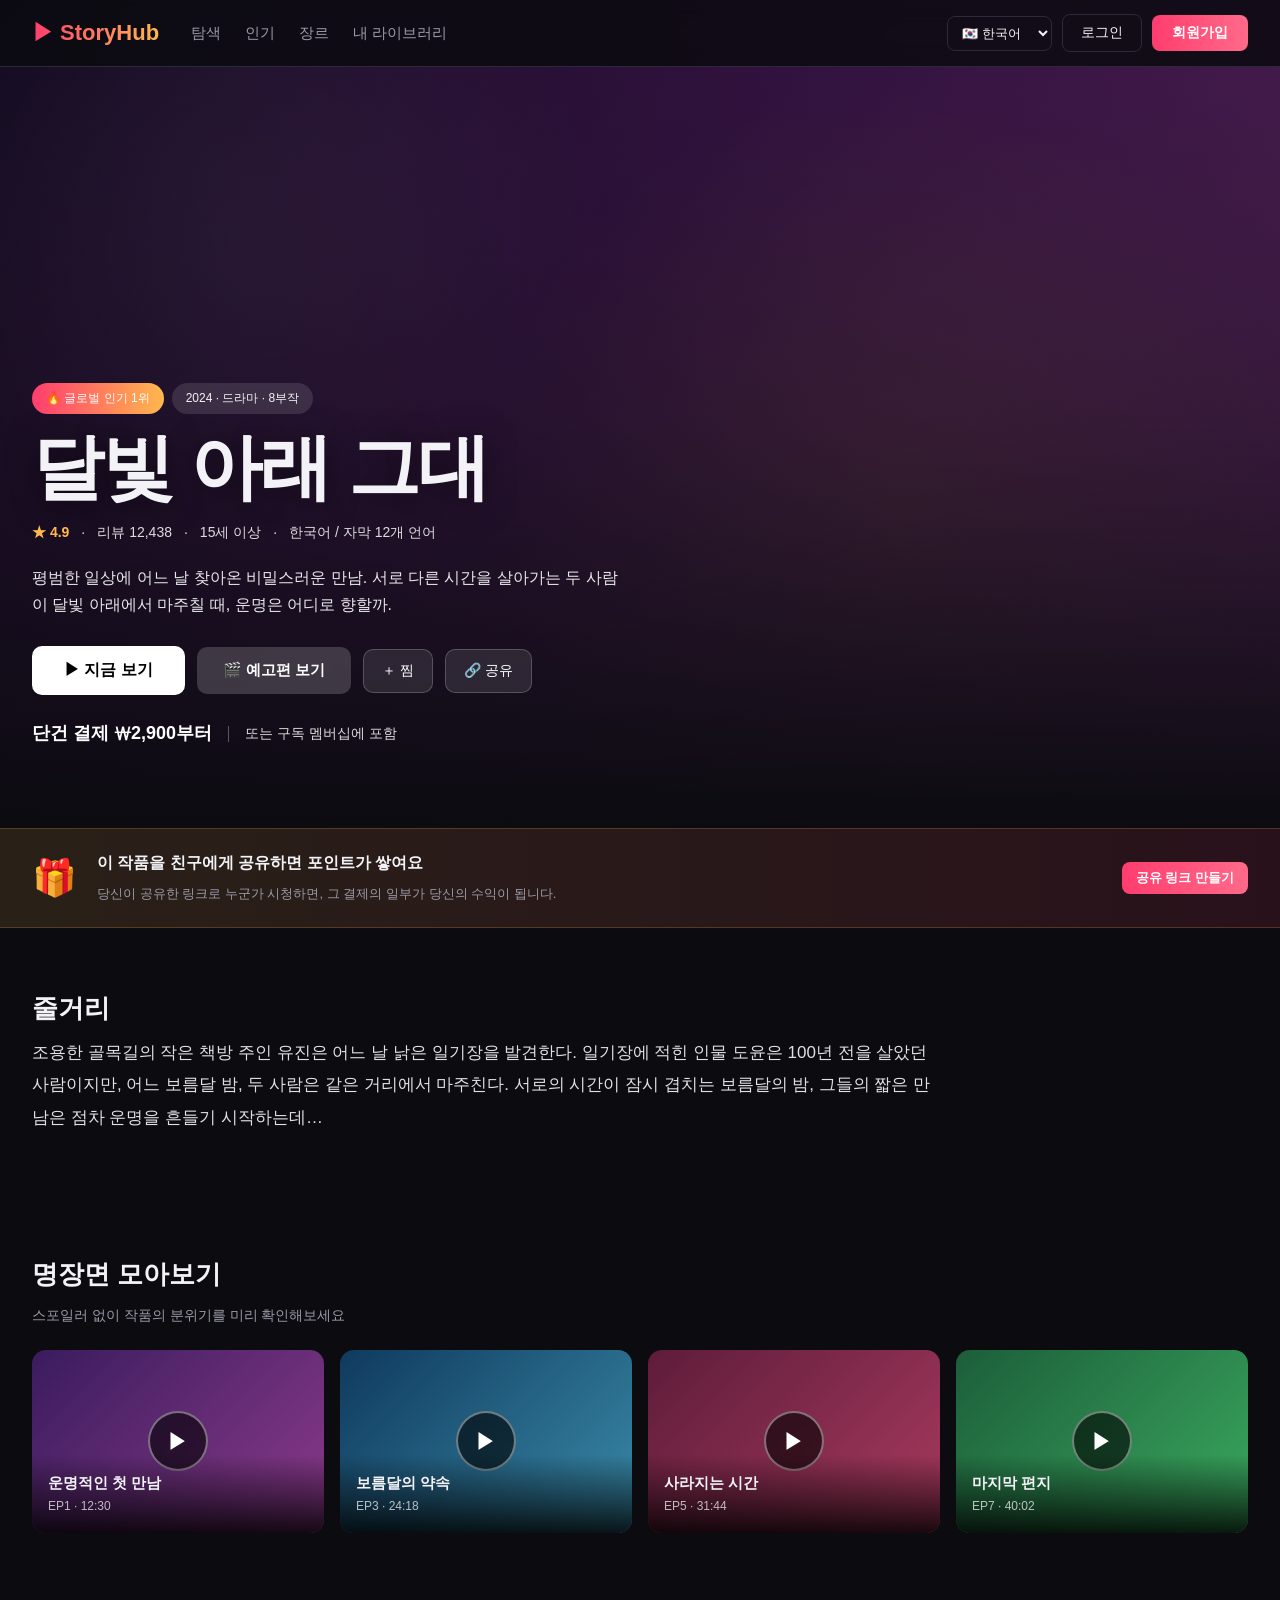
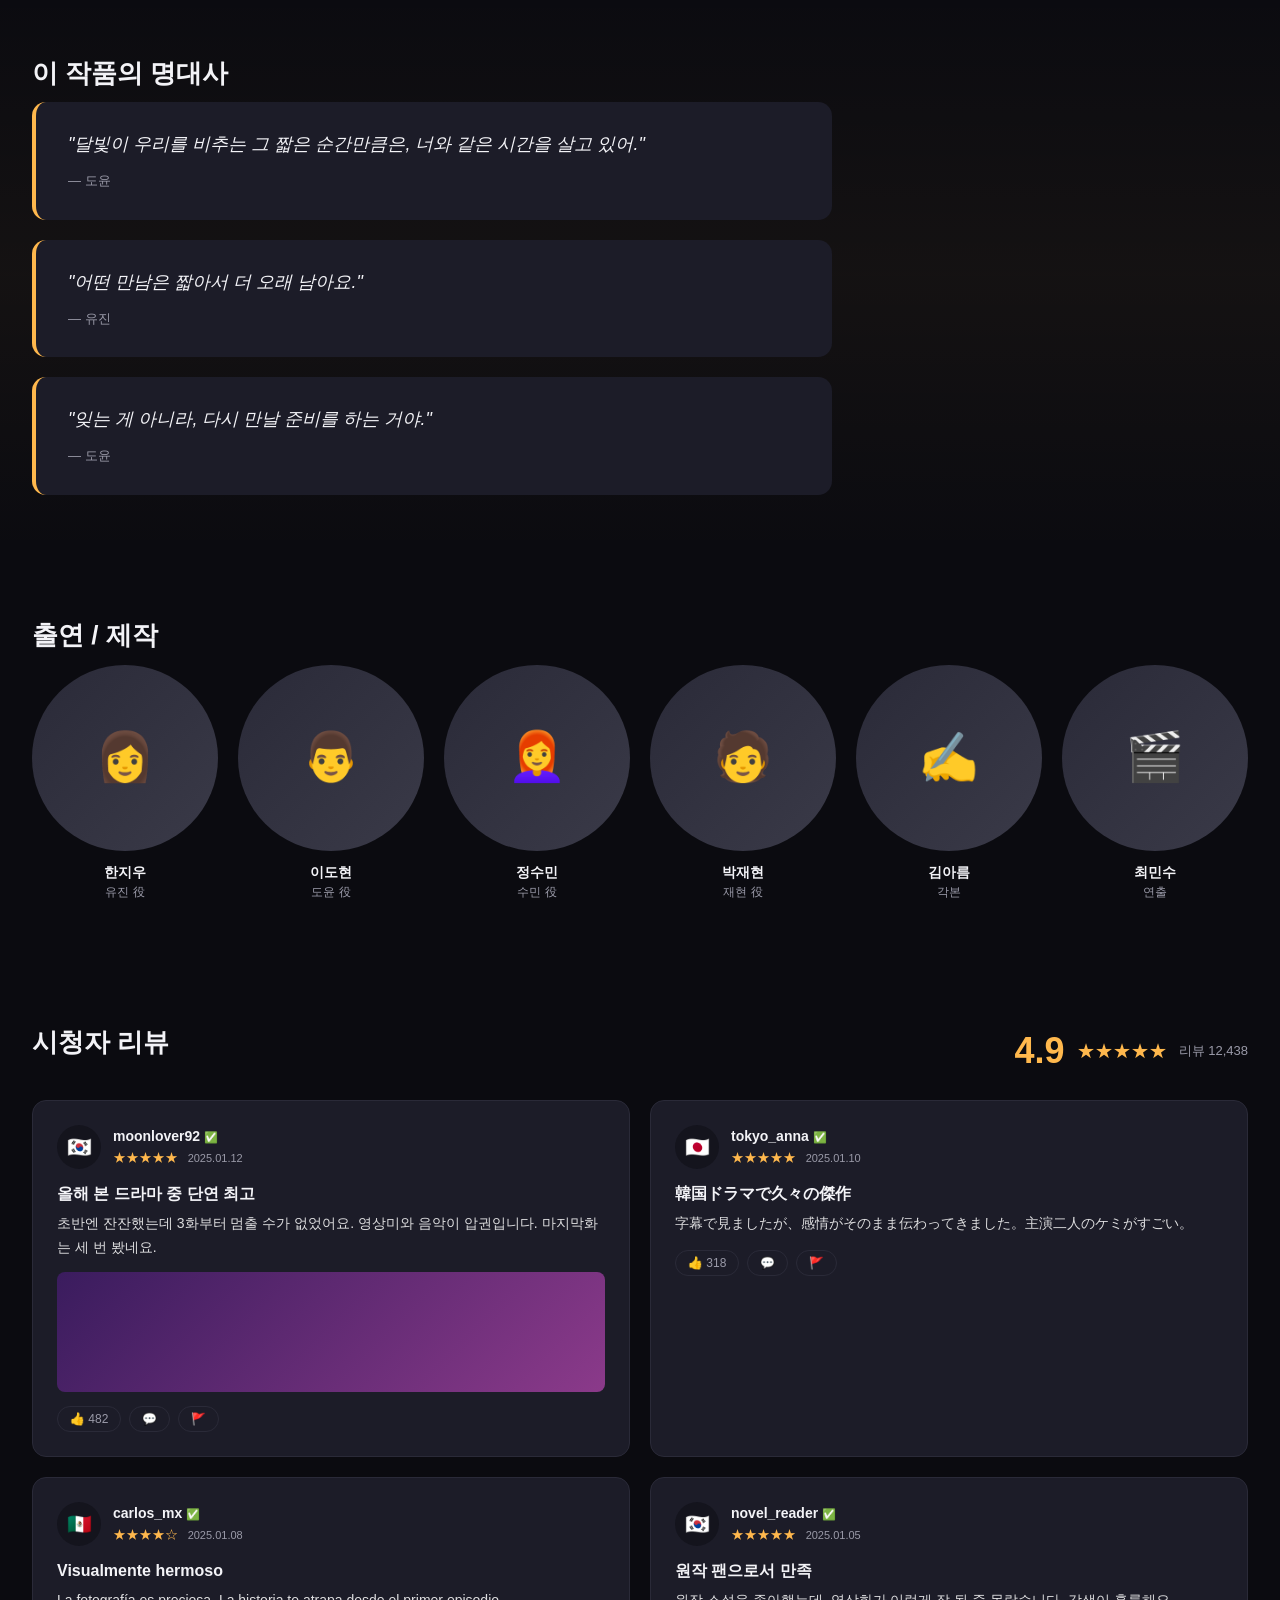
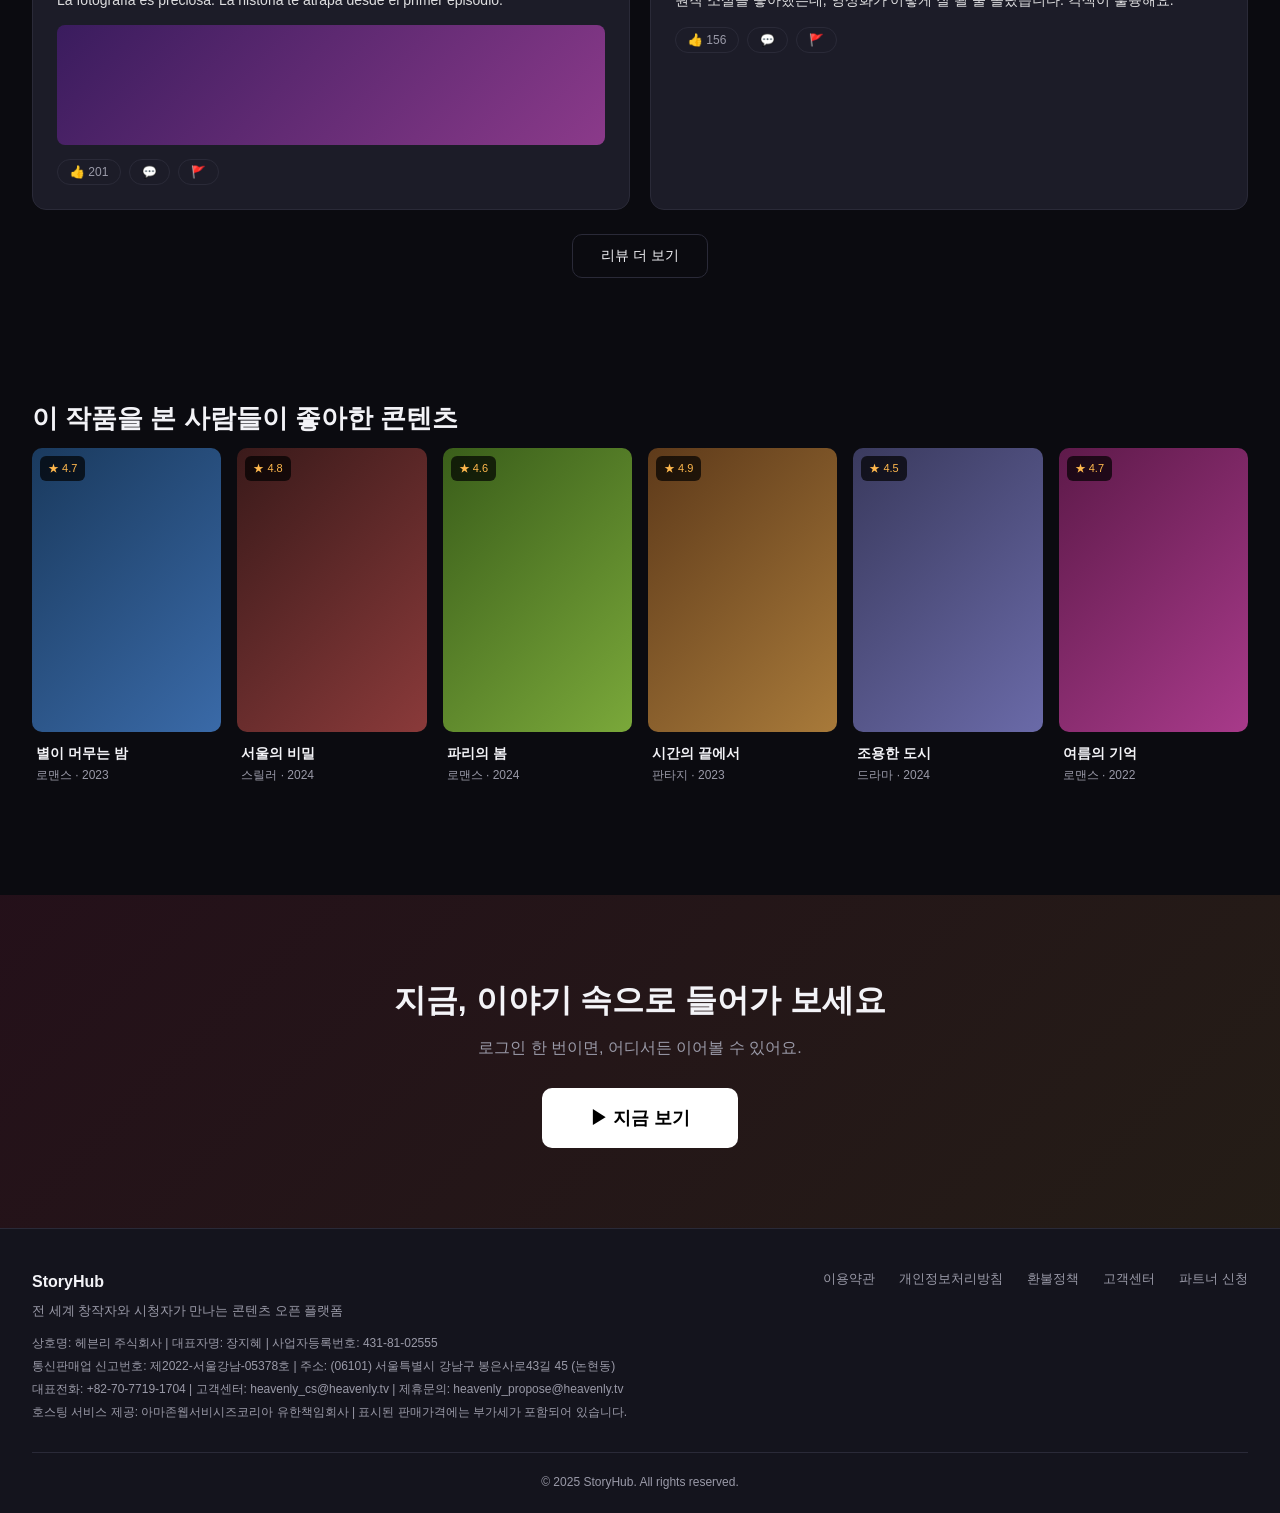
==== commit 86a68fd6: "added privacy" ====
--- a/index.html
+++ b/index.html
@@ -334,12 +334,19 @@
     <div>
       <strong>StoryHub</strong>
       <p data-i18n="footer_about">전 세계 창작자와 시청자가 만나는 콘텐츠 오픈 플랫폼</p>
+      <div class="biz-meta">
+        <p>상호명: 헤븐리 주식회사 | 대표자명: 장지혜 | 사업자등록번호: 431-81-02555</p>
+        <p>통신판매업 신고번호: 제2022-서울강남-05378호 | 주소: (06101) 서울특별시 강남구 봉은사로43길 45 (논현동)</p>
+        <p>대표전화: +82-70-7719-1704 | 고객센터: heavenly_cs@heavenly.tv | 제휴문의: heavenly_propose@heavenly.tv</p>
+        <p>호스팅 서비스 제공: 아마존웹서비시즈코리아 유한책임회사 | 표시된 판매가격에는 부가세가 포함되어 있습니다.</p>
+      </div>
     </div>
     <div class="footer-links">
-      <a href="#" data-i18n="footer_terms">이용약관</a>
-      <a href="#" data-i18n="footer_privacy">개인정보처리방침</a>
-      <a href="#" data-i18n="footer_help">고객센터</a>
-      <a href="#" data-i18n="footer_partner">파트너 신청</a>
+      <a href="terms.html" target="_blank" rel="noopener" data-i18n="footer_terms">이용약관</a>
+      <a href="privacy.html" target="_blank" rel="noopener" data-i18n="footer_privacy">개인정보처리방침</a>
+      <a href="refund.html" target="_blank" rel="noopener">환불정책</a>
+      <a href="help.html" target="_blank" rel="noopener" data-i18n="footer_help">고객센터</a>
+      <a href="partner.html" target="_blank" rel="noopener" data-i18n="footer_partner">파트너 신청</a>
     </div>
   </div>
   <div class="copyright">© 2025 StoryHub. All rights reserved.</div>
@@ -356,7 +363,7 @@
       <button class="tab" data-tab="signup" data-i18n="btn_signup">회원가입</button>
     </div>
     <div class="auth-body" id="authBody"></div>
-    <div class="auth-note" data-i18n="auth_note">💡 프로토타입입니다. 입력 없이 버튼을 눌러도 바로 진입됩니다.</div>
+    <div class="auth-note">💡 심사 환경에서는 테스트 계정으로 로그인해 결제 플로우를 확인할 수 있습니다.</div>
   </div>
 </div>
 
--- a/styles.css
+++ b/styles.css
@@ -227,7 +227,9 @@
 .footer { background: var(--bg2); padding: 40px 32px 20px; border-top: 1px solid var(--line); }
 .footer-inner { max-width: 1280px; margin: 0 auto; display: flex; justify-content: space-between; align-items: flex-start; gap: 40px; margin-bottom: 30px; }
 .footer-inner p { color: var(--muted); font-size: 13px; margin-top: 6px; }
-.footer-links { display: flex; gap: 24px; }
+.biz-meta { margin-top: 12px; display: grid; gap: 4px; }
+.biz-meta p { font-size: 12px; color: var(--muted); margin-top: 0; }
+.footer-links { display: flex; flex-wrap: wrap; gap: 16px 24px; justify-content: flex-end; }
 .footer-links a { font-size: 13px; color: var(--muted); }
 .footer-links a:hover { color: var(--text); }
 .copyright { text-align: center; color: var(--muted); font-size: 12px; padding-top: 20px; border-top: 1px solid var(--line); }
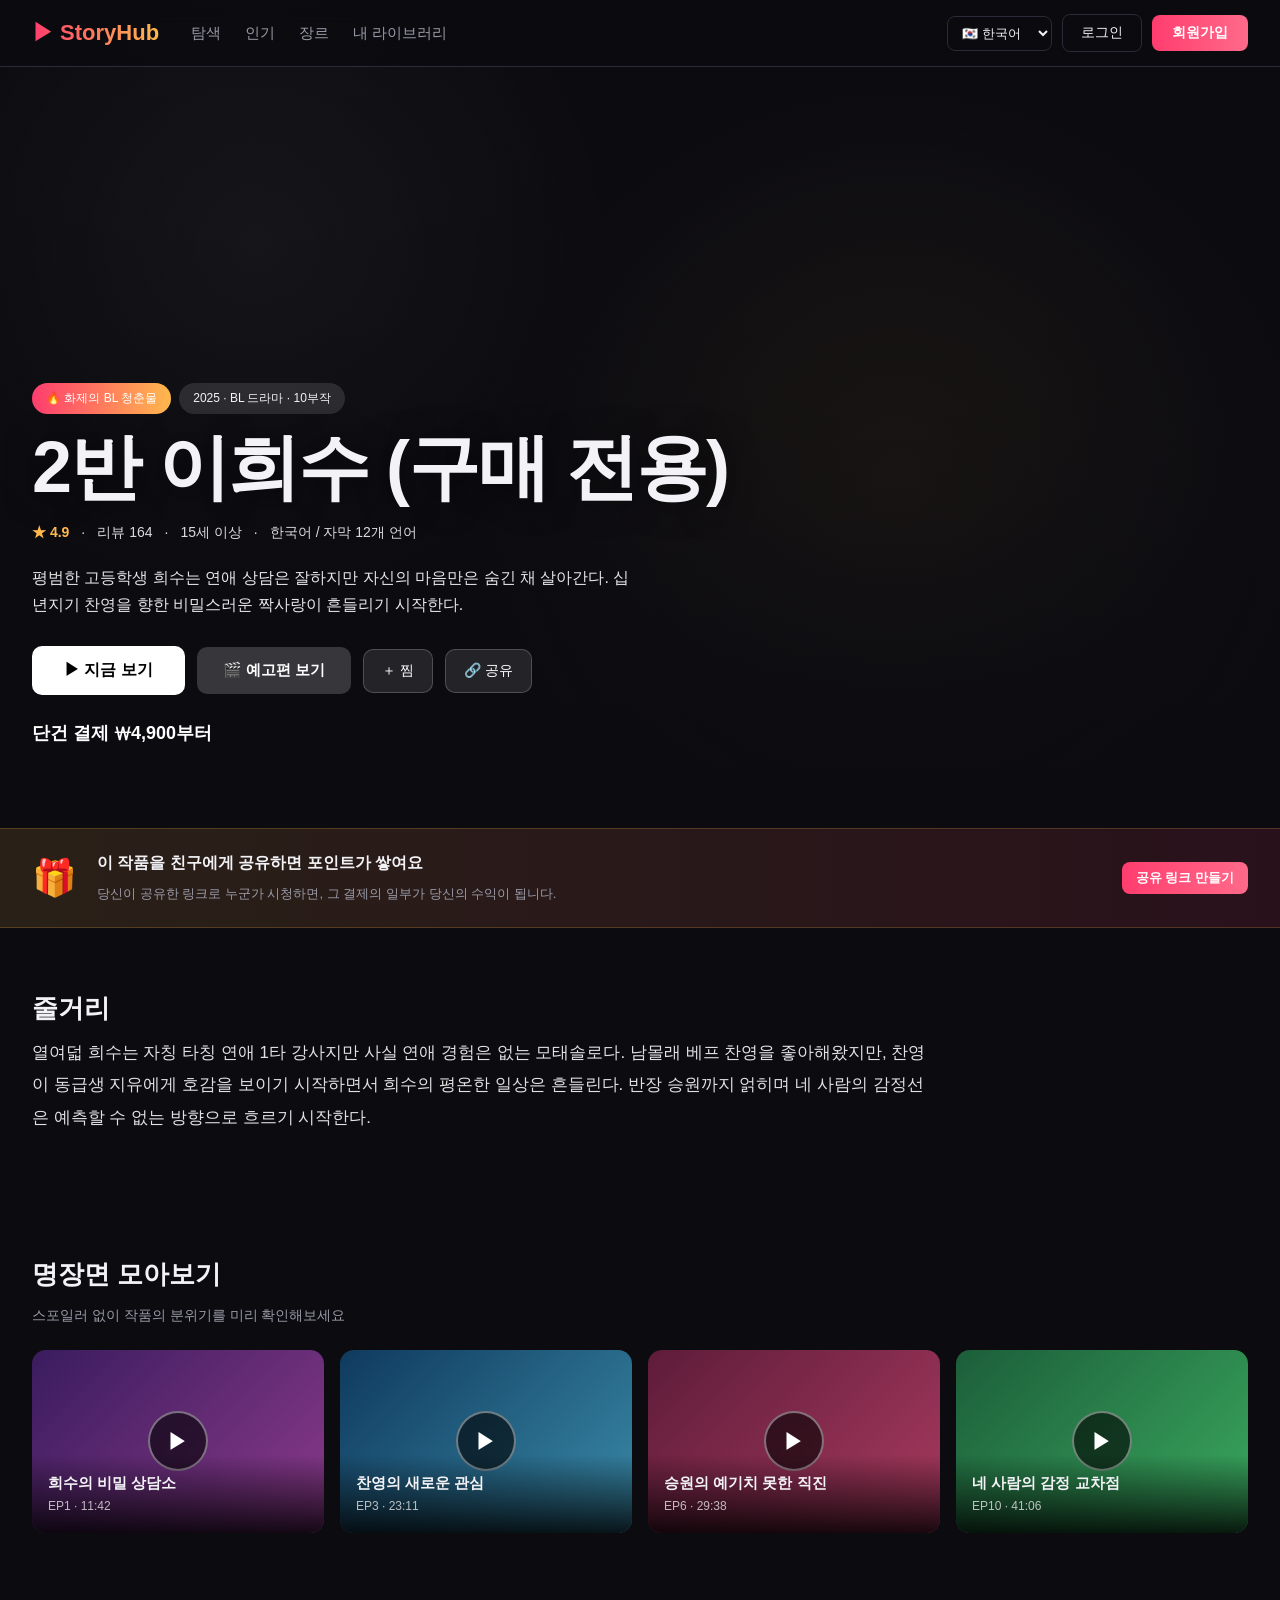
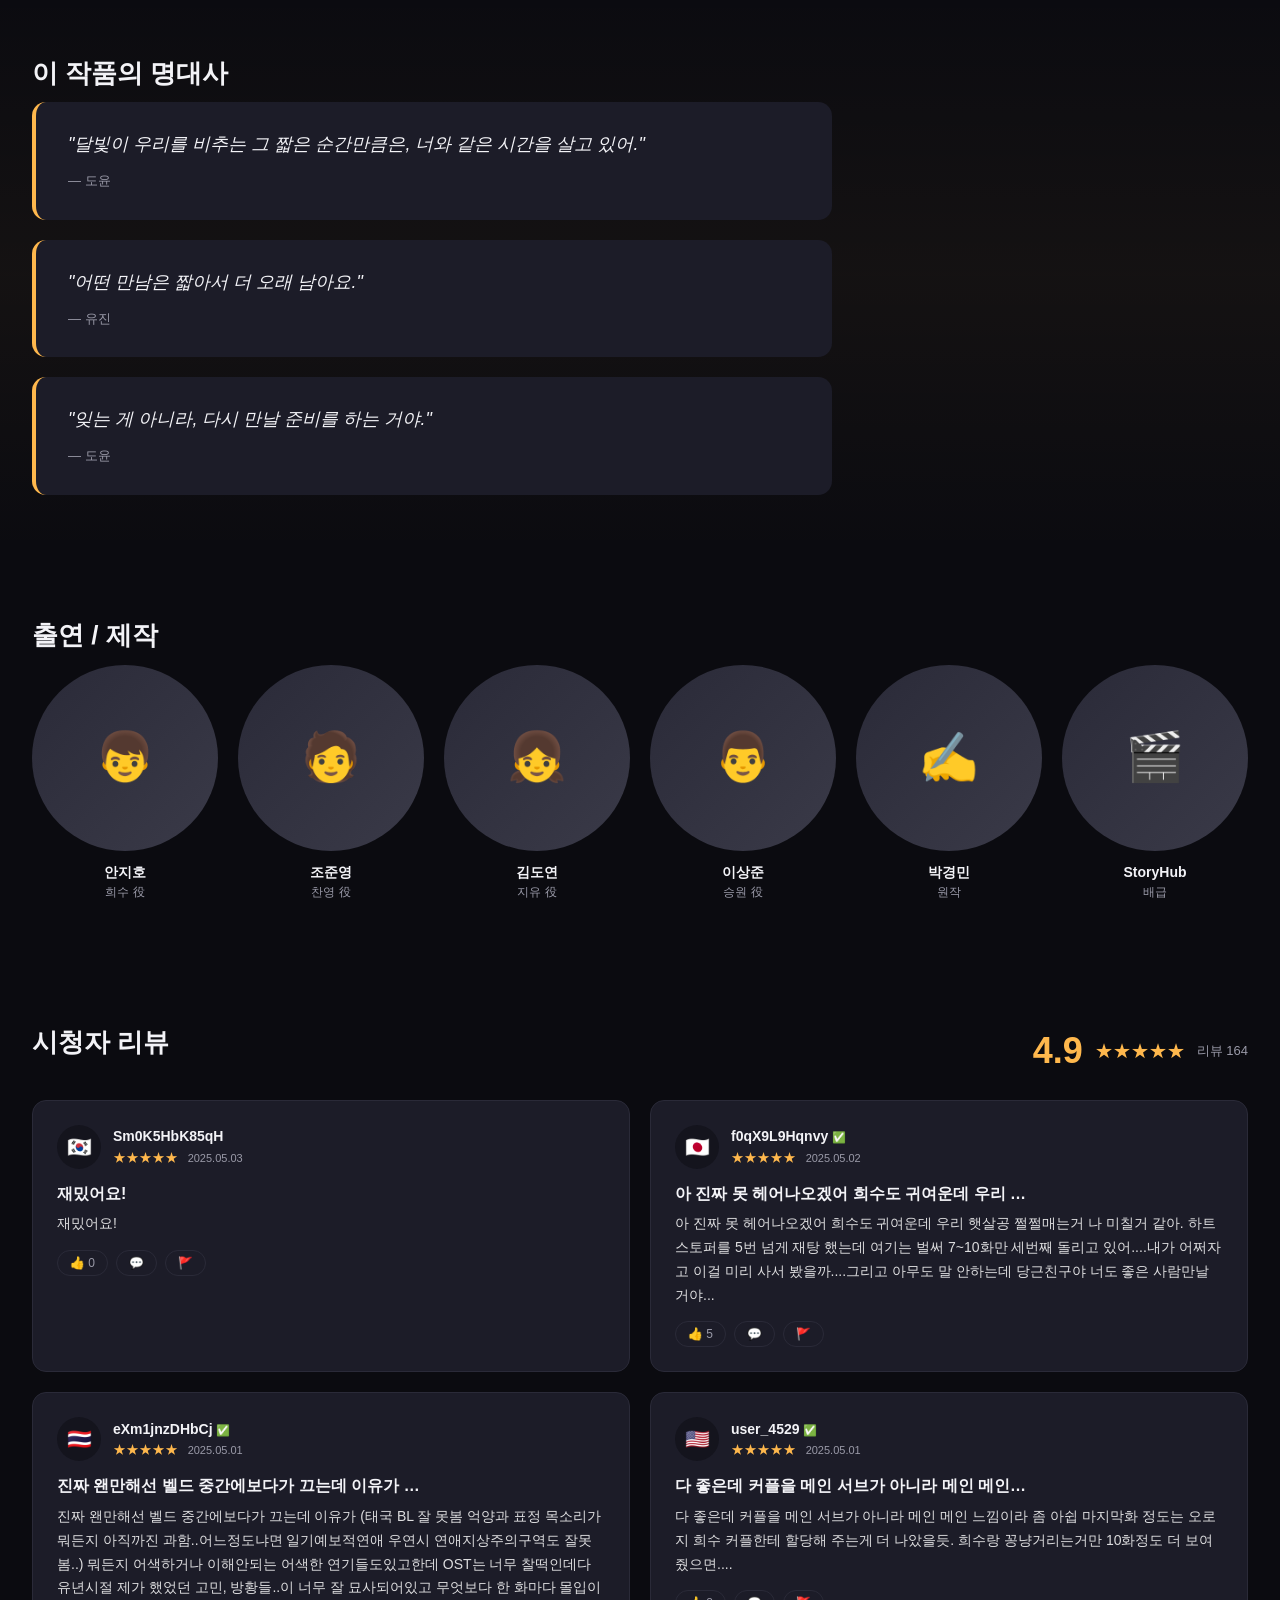
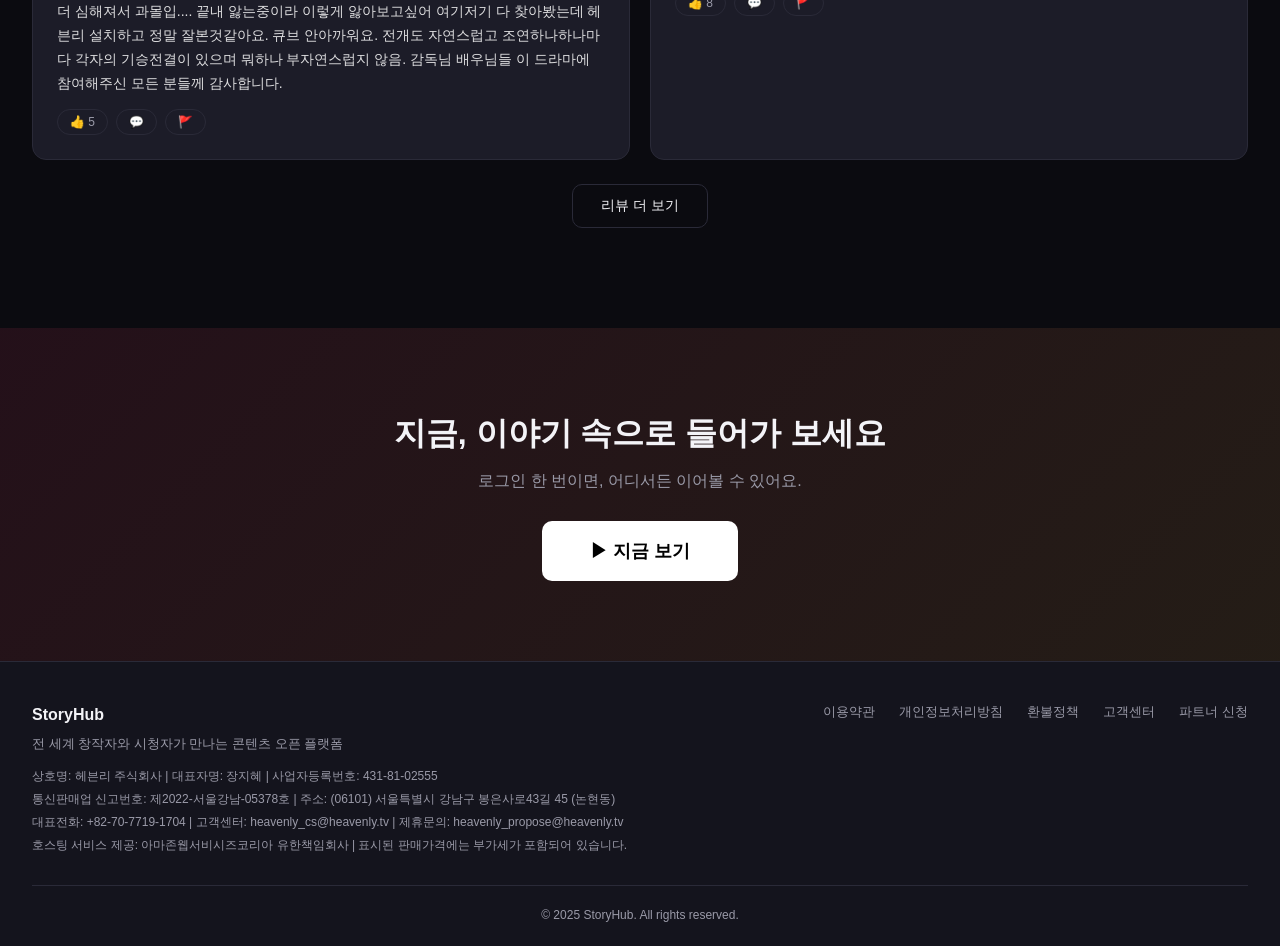
==== commit baadbe6c: "added contents" ====
--- a/index.html
+++ b/index.html
@@ -71,10 +71,10 @@
       <span class="badge badge-hot" data-i18n="badge_hot">🔥 글로벌 인기 1위</span>
       <span class="badge" data-i18n="badge_meta">2024 · 드라마 · 8부작</span>
     </div>
-    <h1 class="hero-title" id="heroTitle">달빛 아래 그대</h1>
+    <h1 class="hero-title" id="heroTitle">2반 이희수 (구매 전용)</h1>
     <div class="hero-meta">
       <span class="rating">★ 4.9</span><span>·</span>
-      <span><span data-i18n="reviews_n">리뷰</span> 12,438</span><span>·</span>
+      <span><span data-i18n="reviews_n">리뷰</span> 164</span><span>·</span>
       <span data-i18n="age_15">15세 이상</span><span>·</span>
       <span data-i18n="lang_subs">한국어 / 자막 12개 언어</span>
     </div>
@@ -87,8 +87,6 @@
     </div>
     <div class="price-line">
       <span class="price" data-i18n="price_single">단건 결제 ₩4,900~</span>
-      <span class="divider"></span>
-      <span class="sub" data-i18n="price_or">또는 구독 멤버십에 포함</span>
     </div>
   </div>
 </section>
@@ -131,16 +129,11 @@
     <div class="review-summary">
       <span class="big-rating">4.9</span>
       <div class="stars">★★★★★</div>
-      <span class="count"><span data-i18n="reviews_n">리뷰</span> 12,438</span>
+      <span class="count"><span data-i18n="reviews_n">리뷰</span> 164</span>
     </div>
   </div>
   <div class="reviews" id="reviewsPreview"></div>
   <button class="btn-outline center" id="btnMoreReview" data-i18n="btn_more_reviews">리뷰 더 보기</button>
-</section>
-
-<section class="section">
-  <h2 class="section-title" data-i18n="sec_related">이 작품을 본 사람들이 좋아한 콘텐츠</h2>
-  <div class="related-grid" id="relatedGrid"></div>
 </section>
 
 <section class="cta-final">
@@ -223,7 +216,7 @@
       <div class="stat-rating">
         <span class="big-num">4.9</span>
         <div class="stat-stars">★★★★★</div>
-        <p><span id="rvCount">12,438</span> <span data-i18n="reviews_total">개의 리뷰</span></p>
+        <p><span id="rvCount">164</span> <span data-i18n="reviews_total">개의 리뷰</span></p>
       </div>
       <div class="stat-bars" id="ratingBars"></div>
     </div>
@@ -268,7 +261,7 @@
     <div class="share-link-card">
       <div class="lbl" data-i18n="sh_my_link">내 공유 링크</div>
       <div class="share-link-input">
-        <input type="text" id="shareLink" readonly value="https://storyhub.app/c/moonlight-with-you?ref=USER12345">
+        <input type="text" id="shareLink" readonly value="https://storyhub.app/c/lee-heesu-class-2?ref=USER12345">
         <button class="btn-primary" id="copyLinkBtn" data-i18n="sh_copy">복사</button>
       </div>
       <div class="share-buttons">
@@ -387,7 +380,7 @@
     <div class="player">
       <div class="player-screen" id="playerScreen">
         <div class="play-icon">▶</div>
-        <div class="player-title" id="playerTitle">달빛 아래 그대 — Episode 1</div>
+        <div class="player-title" id="playerTitle">2반 이희수 — Episode 1</div>
         <div class="player-sub" id="playerSub">DRM 보호 · 1080p · 자막 ON</div>
       </div>
       <div class="player-controls">
@@ -407,7 +400,7 @@
     <div class="player">
       <div class="player-screen trailer">
         <div class="play-icon">▶</div>
-        <div class="player-title" data-i18n="trailer_title">예고편 · 달빛 아래 그대</div>
+        <div class="player-title" data-i18n="trailer_title">예고편 · 2반 이희수</div>
         <div class="player-sub">2:12</div>
       </div>
     </div>
--- a/styles.css
+++ b/styles.css
@@ -155,6 +155,16 @@
 .section-sub { color: var(--muted); margin-bottom: 24px; font-size: 14px; }
 .row-between { display: flex; justify-content: space-between; align-items: flex-start; margin-bottom: 20px; }
 .synopsis { font-size: 17px; line-height: 1.9; max-width: 900px; color: rgba(255,255,255,0.88); }
+
+/* HEAVENLY SAFE LATEST */
+.safe-grid { display: grid; grid-template-columns: repeat(4, 1fr); gap: 16px; }
+.safe-card { background: var(--card); border: 1px solid var(--line); border-radius: 12px; overflow: hidden; }
+.safe-thumb { width: 100%; aspect-ratio: 16/9; object-fit: cover; background: var(--bg2); display: block; }
+.safe-body { padding: 14px; }
+.safe-title { font-weight: 700; font-size: 15px; margin-bottom: 6px; }
+.safe-meta { color: var(--muted); font-size: 12px; margin-bottom: 8px; }
+.safe-desc { color: rgba(255,255,255,0.84); font-size: 13px; line-height: 1.6; min-height: 42px; }
+.safe-empty { grid-column: 1 / -1; background: var(--card); border: 1px dashed var(--line); border-radius: 12px; padding: 18px; color: var(--muted); font-size: 13px; }
 
 /* SCENES */
 .scenes-grid { display: grid; grid-template-columns: repeat(4, 1fr); gap: 16px; }
@@ -474,6 +484,14 @@
 .pay-radio { width: 18px; height: 18px; border-radius: 50%; border: 2px solid var(--line); }
 .pay-card.selected .pay-radio { border-color: var(--accent); background: var(--accent); box-shadow: inset 0 0 0 3px var(--bg2); }
 .agree { display: flex; align-items: center; gap: 8px; font-size: 13px; color: var(--muted); margin-bottom: 12px; }
+.agree-detail {
+  margin: -2px 0 16px 22px;
+  padding: 0;
+  color: var(--muted);
+  font-size: 12px;
+  line-height: 1.7;
+}
+.agree-detail li { margin: 2px 0; }
 .ws-success { text-align: center; padding: 20px 0; }
 .success-icon { font-size: 64px; margin-bottom: 16px; animation: pop 0.5s ease; }
 .ws-success h2 { font-size: 24px; margin-bottom: 8px; }
@@ -531,9 +549,11 @@
   .stat-rating { border-right: none; border-bottom: 1px solid var(--line); padding-right: 0; padding-bottom: 20px; }
   .profile-layout { grid-template-columns: 1fr; }
   .profile-side { position: static; }
+  .safe-grid { grid-template-columns: repeat(2, 1fr); }
 }
 @media (max-width: 700px) {
   .nav-links { display: none; }
   .hero-title { font-size: 44px; }
   .product-grid { grid-template-columns: 1fr; }
+  .safe-grid { grid-template-columns: 1fr; }
 }
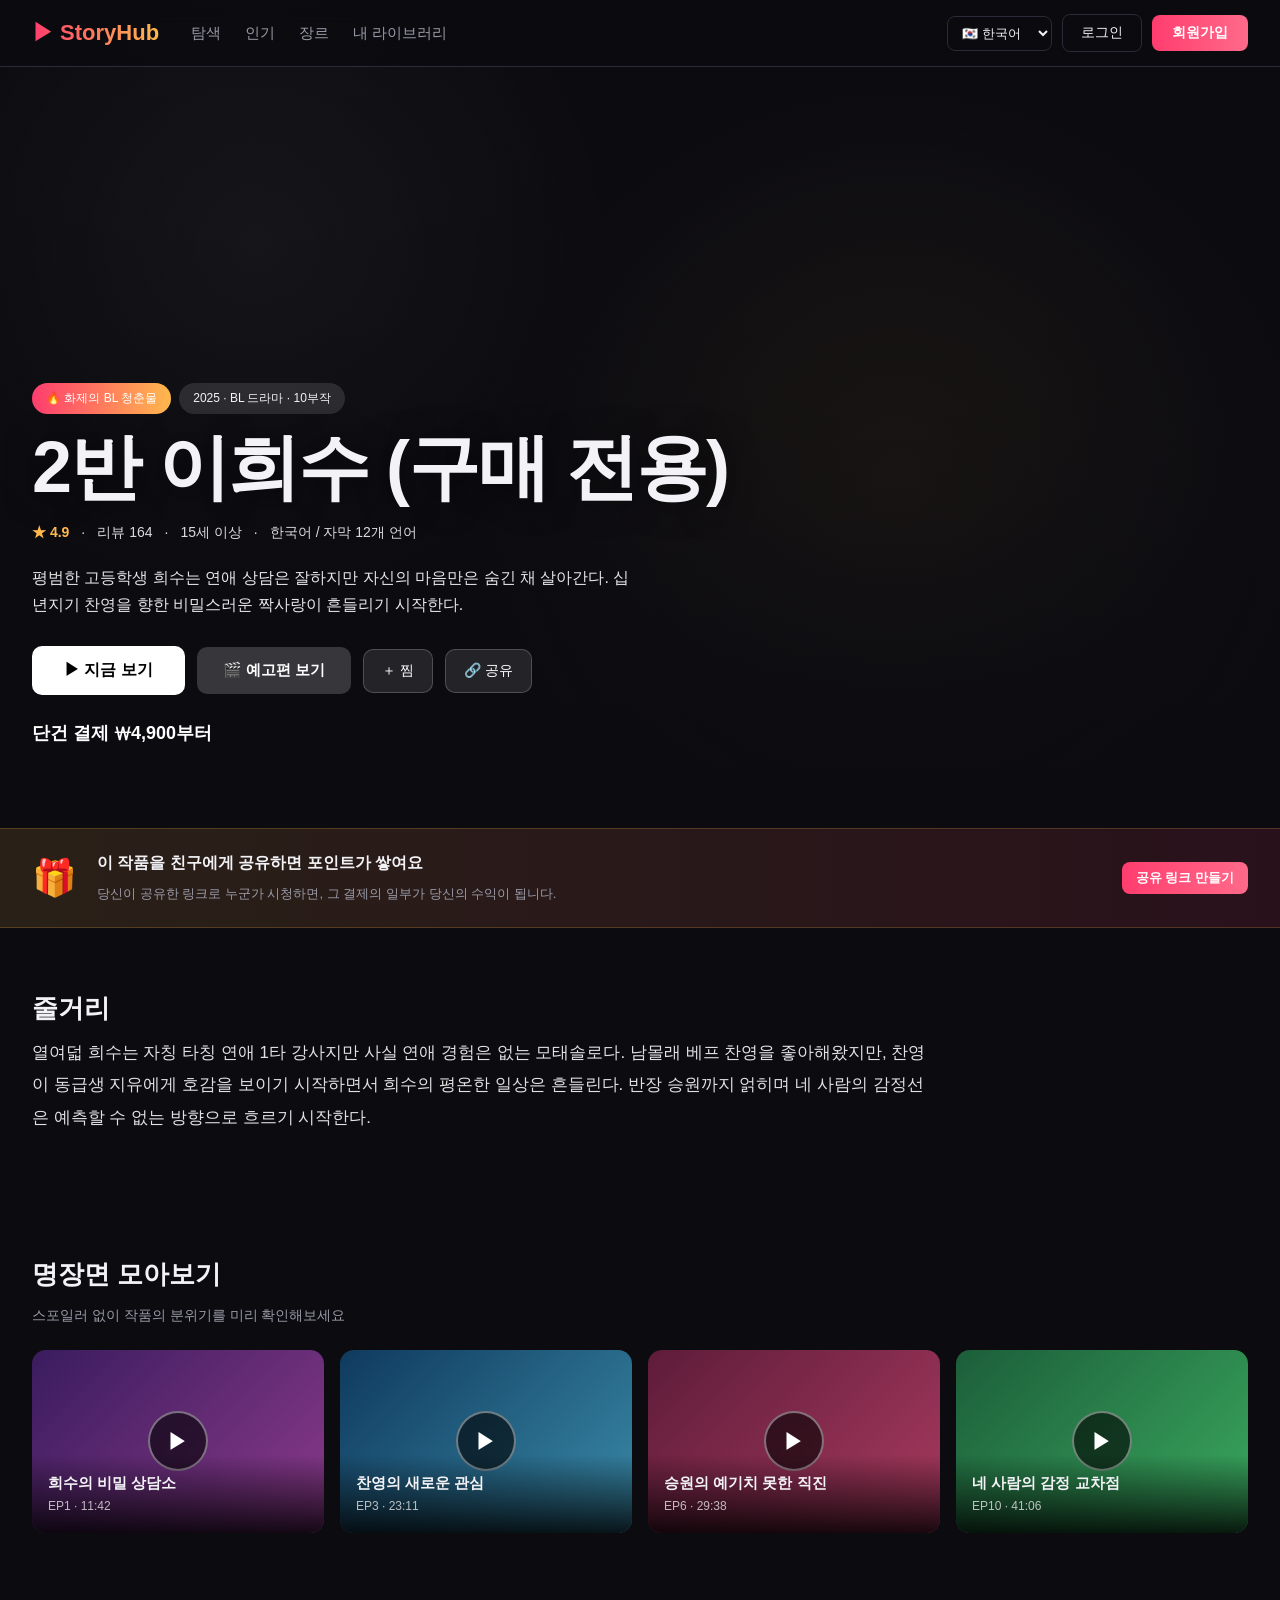
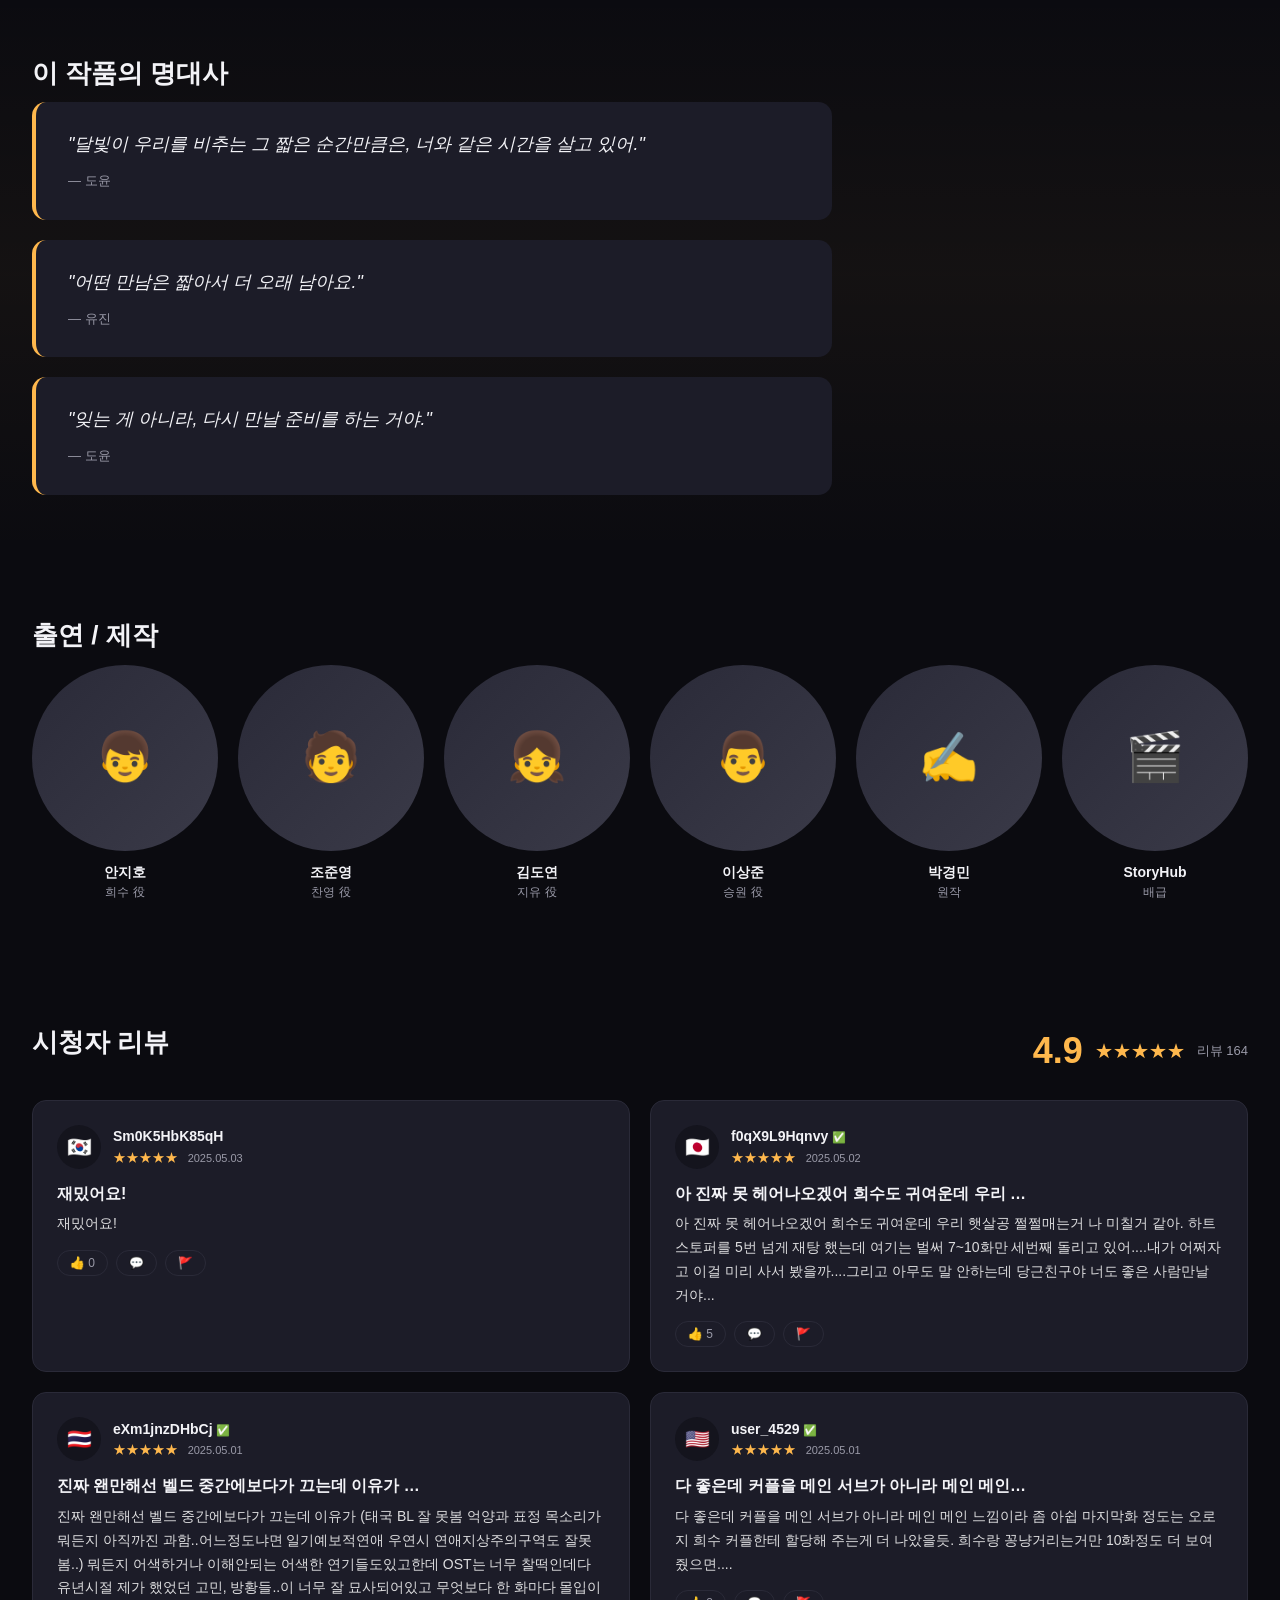
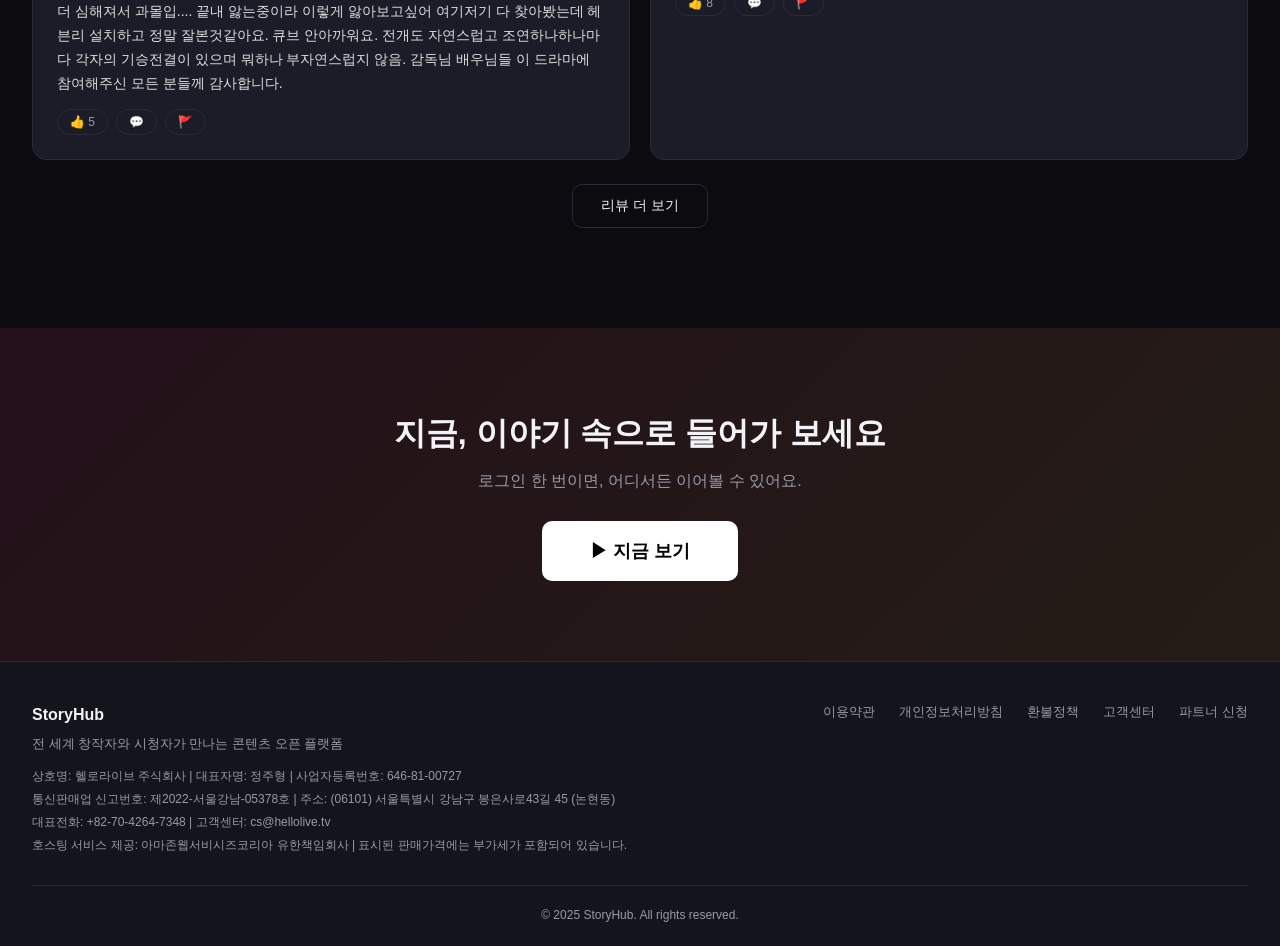
==== commit bc1c9c49: "change company name" ====
--- a/index.html
+++ b/index.html
@@ -328,9 +328,9 @@
       <strong>StoryHub</strong>
       <p data-i18n="footer_about">전 세계 창작자와 시청자가 만나는 콘텐츠 오픈 플랫폼</p>
       <div class="biz-meta">
-        <p>상호명: 헤븐리 주식회사 | 대표자명: 장지혜 | 사업자등록번호: 431-81-02555</p>
+        <p>상호명: 헬로라이브 주식회사 | 대표자명: 정주형 | 사업자등록번호: 646-81-00727</p>
         <p>통신판매업 신고번호: 제2022-서울강남-05378호 | 주소: (06101) 서울특별시 강남구 봉은사로43길 45 (논현동)</p>
-        <p>대표전화: +82-70-7719-1704 | 고객센터: heavenly_cs@heavenly.tv | 제휴문의: heavenly_propose@heavenly.tv</p>
+        <p>대표전화: +82-70-4264-7348 | 고객센터: cs@hellolive.tv</p>
         <p>호스팅 서비스 제공: 아마존웹서비시즈코리아 유한책임회사 | 표시된 판매가격에는 부가세가 포함되어 있습니다.</p>
       </div>
     </div>
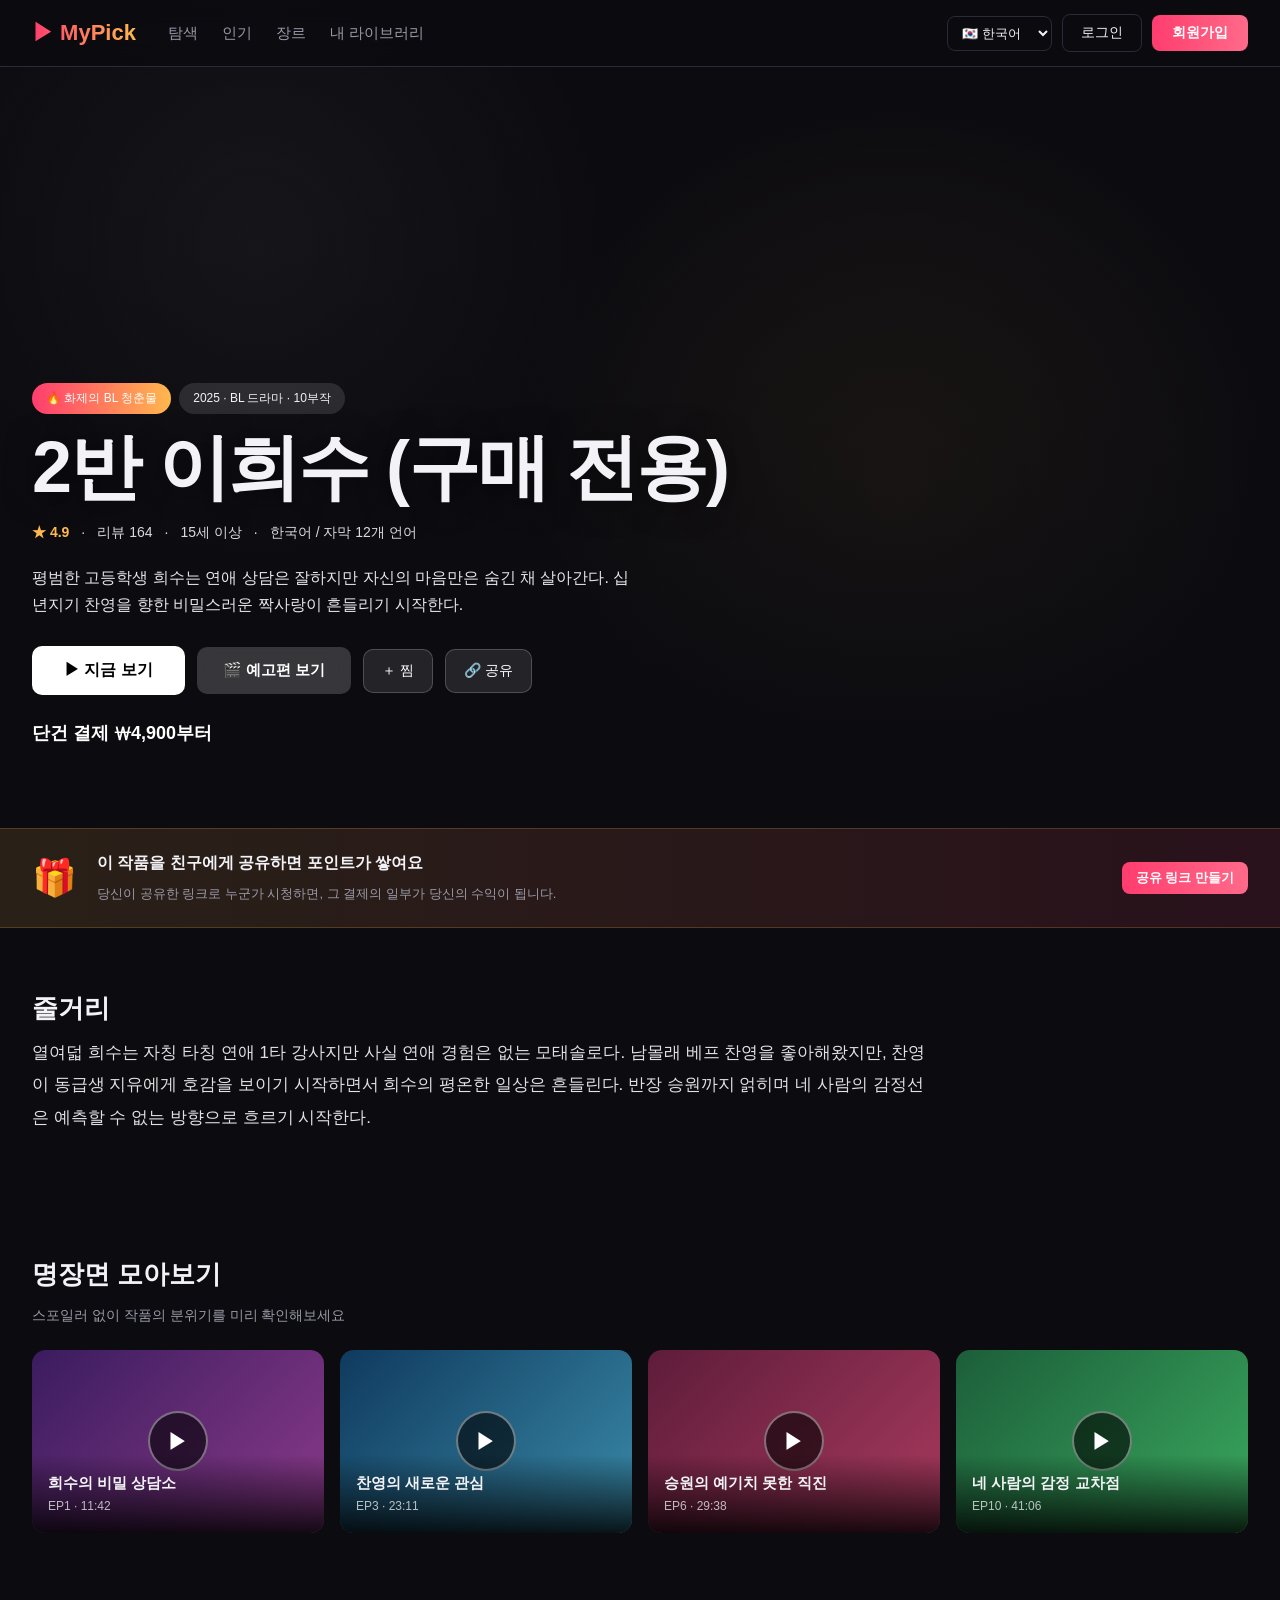
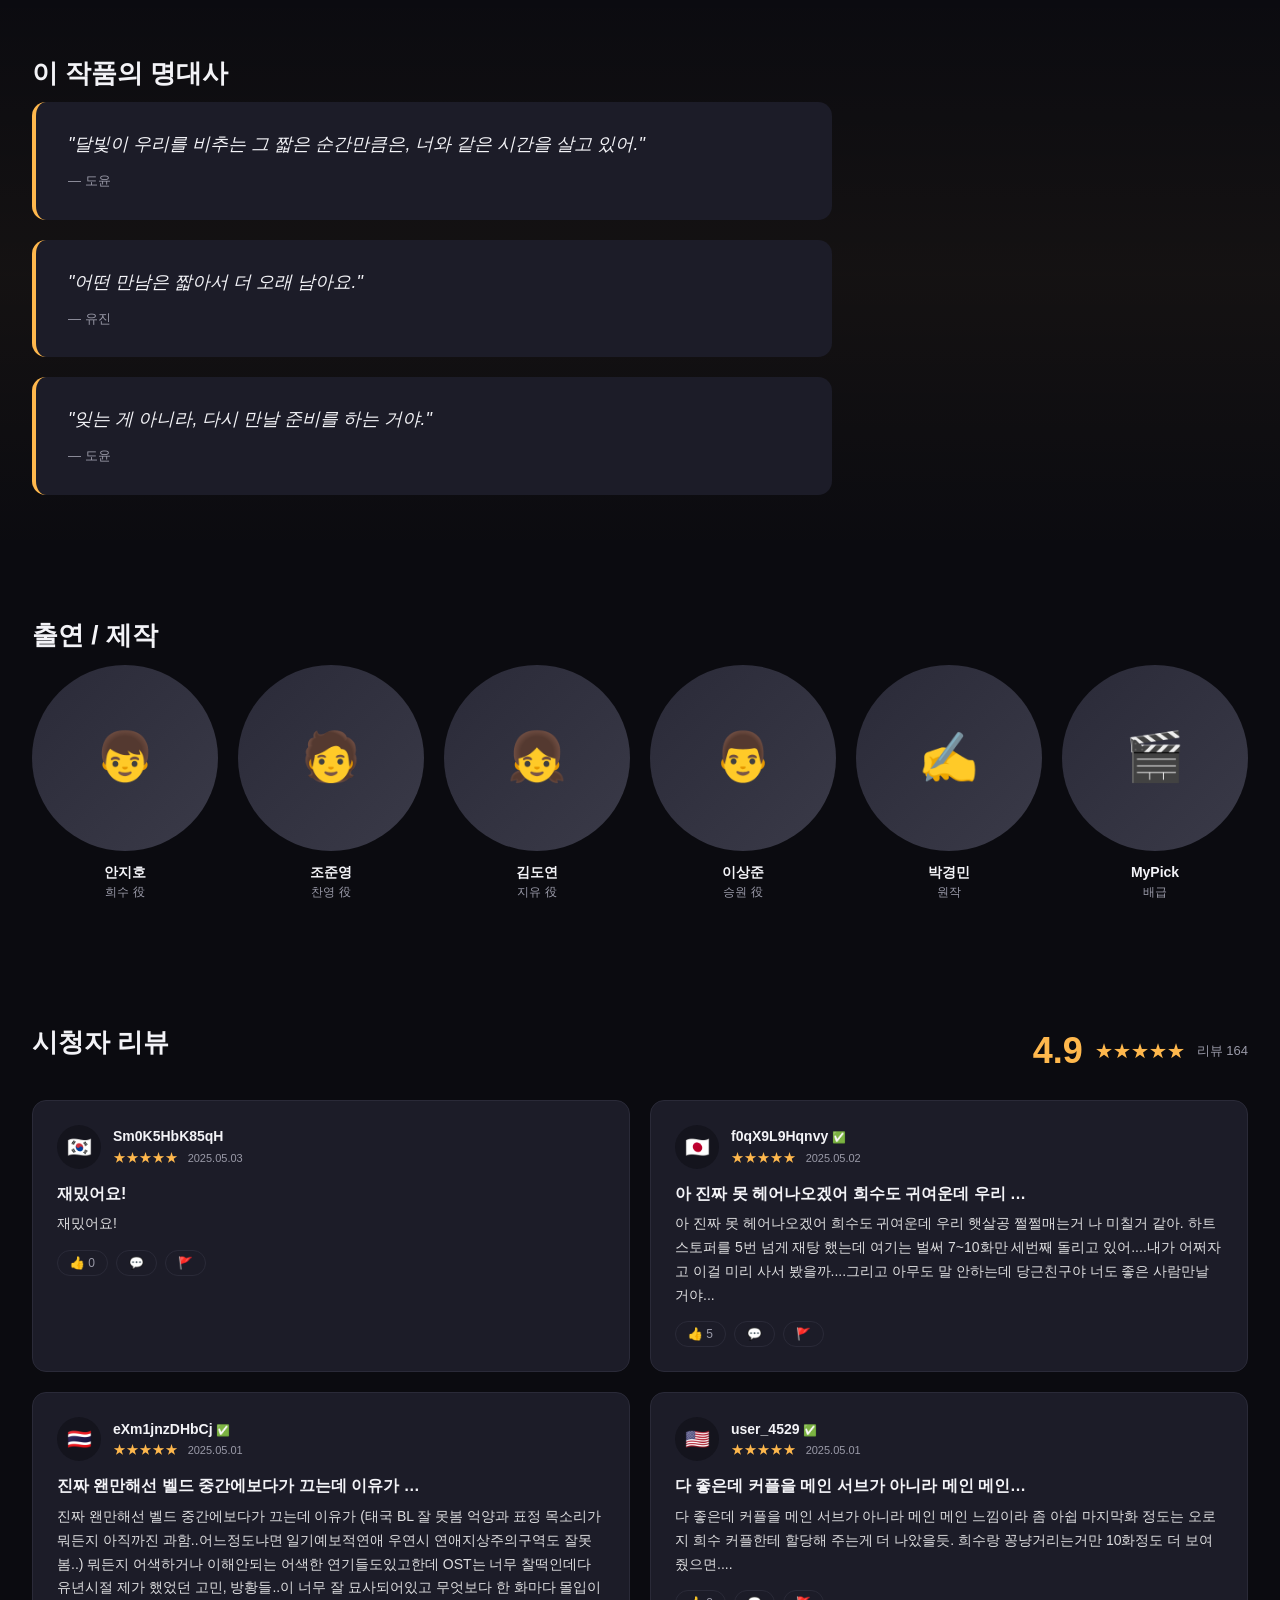
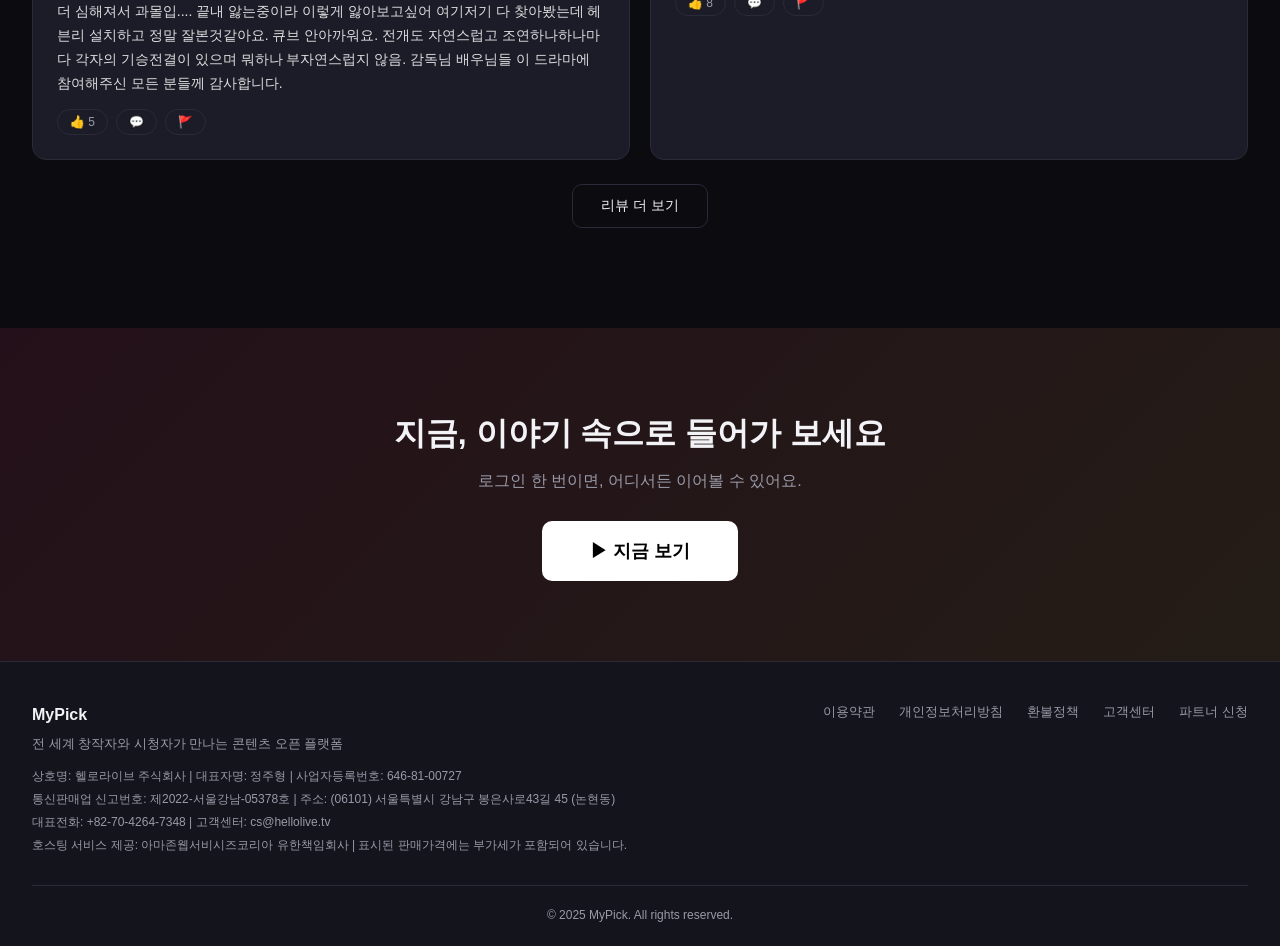
==== commit a500f082: "change brand name" ====
--- a/index.html
+++ b/index.html
@@ -1,426 +1,426 @@
-<!DOCTYPE html>
-<html lang="ko">
-<head>
-<meta charset="UTF-8">
-<meta name="viewport" content="width=device-width, initial-scale=1.0">
-<title>StoryHub — 어디에서나, 당신의 이야기</title>
-<link rel="stylesheet" href="styles.css">
-</head>
-<body>
-
-<!-- ============ TOP NAV ============ -->
-<header class="topnav">
-  <div class="nav-inner">
-    <a href="#" class="logo" data-route="detail">▶ StoryHub</a>
-    <nav class="nav-links">
-      <a href="#" data-route="explore" data-i18n="nav_explore">탐색</a>
-      <a href="#" data-route="trending" data-i18n="nav_trending">인기</a>
-      <a href="#" data-route="genre" data-i18n="nav_genre">장르</a>
-      <a href="#" data-route="library" data-i18n="nav_library">내 라이브러리</a>
-    </nav>
-    <div class="nav-right">
-      <select id="langSelect" class="lang-select" title="Language">
-        <option value="ko">🇰🇷 한국어</option>
-        <option value="en">🇺🇸 English</option>
-      </select>
-      <button class="btn-ghost" id="btnLogin" data-i18n="btn_login">로그인</button>
-      <button class="btn-primary" id="btnSignup" data-i18n="btn_signup">회원가입</button>
-      <div class="profile-wrap hidden" id="profileWrap">
-        <button class="avatar" id="avatarBtn" title="Profile">👤</button>
-        <div class="profile-menu hidden" id="profileMenu">
-          <div class="pm-head">
-            <div class="pm-avatar">👤</div>
-            <div>
-              <div class="pm-name" id="pmName">Guest User</div>
-              <div class="pm-email">user@storyhub.app</div>
-            </div>
-          </div>
-          <div class="pm-points">
-            <span data-i18n="pm_points">보유 포인트</span>
-            <strong id="pmPoints">0 P</strong>
-          </div>
-          <div class="pm-list">
-            <a href="#" data-profile="profile"><span>👤</span><span data-i18n="pm_profile">내 프로필</span></a>
-            <a href="#" data-profile="history"><span>🕘</span><span data-i18n="pm_history">시청 기록</span></a>
-            <a href="#" data-profile="favorites"><span>❤️</span><span data-i18n="pm_favorites">찜한 콘텐츠</span></a>
-            <a href="#" data-profile="purchases"><span>💳</span><span data-i18n="pm_purchases">구매 내역</span></a>
-            <a href="#" data-profile="points"><span>🎁</span><span data-i18n="pm_points_menu">포인트</span></a>
-            <a href="#" data-profile="notifications"><span>🔔</span><span data-i18n="pm_notifications">알림 설정</span></a>
-            <a href="#" data-profile="account"><span>⚙️</span><span data-i18n="pm_account">계정 설정</span></a>
-            <a href="#" data-profile="devices"><span>📱</span><span data-i18n="pm_devices">기기 관리</span></a>
-            <a href="#" data-profile="help"><span>❓</span><span data-i18n="pm_help">고객센터</span></a>
-            <hr>
-            <a href="#" id="btnLogout"><span>🚪</span><span data-i18n="pm_logout">로그아웃</span></a>
-          </div>
-        </div>
-      </div>
-    </div>
-  </div>
-</header>
-
-<!-- =====================================================
-     VIEW: DETAIL (default content page)
-====================================================== -->
-<main class="view active" id="view-detail">
-
-<section class="hero">
-  <div class="hero-bg" id="heroBg"></div>
-  <div class="hero-overlay"></div>
-  <div class="hero-content">
-    <div class="hero-tags">
-      <span class="badge badge-hot" data-i18n="badge_hot">🔥 글로벌 인기 1위</span>
-      <span class="badge" data-i18n="badge_meta">2024 · 드라마 · 8부작</span>
-    </div>
-    <h1 class="hero-title" id="heroTitle">2반 이희수 (구매 전용)</h1>
-    <div class="hero-meta">
-      <span class="rating">★ 4.9</span><span>·</span>
-      <span><span data-i18n="reviews_n">리뷰</span> 164</span><span>·</span>
-      <span data-i18n="age_15">15세 이상</span><span>·</span>
-      <span data-i18n="lang_subs">한국어 / 자막 12개 언어</span>
-    </div>
-    <p class="hero-desc" id="heroDesc"></p>
-    <div class="hero-actions">
-      <button class="btn-play" id="btnWatch" data-i18n="btn_watch">▶ 지금 보기</button>
-      <button class="btn-secondary" id="btnTrailer" data-i18n="btn_trailer">🎬 예고편 보기</button>
-      <button class="icon-btn" data-i18n="btn_fav">＋ 찜</button>
-      <button class="icon-btn" id="btnShareQuick" data-i18n="btn_share">🔗 공유</button>
-    </div>
-    <div class="price-line">
-      <span class="price" data-i18n="price_single">단건 결제 ₩4,900~</span>
-    </div>
-  </div>
-</section>
-
-<section class="earn-banner">
-  <div class="earn-inner">
-    <div class="earn-icon">🎁</div>
-    <div class="earn-text">
-      <strong data-i18n="earn_title">이 작품을 친구에게 공유하면 포인트가 쌓여요</strong>
-      <span data-i18n="earn_desc">당신이 공유한 링크로 누군가 시청하면, 그 결제의 일부가 당신의 수익이 됩니다.</span>
-    </div>
-    <button class="btn-primary small" id="btnSharePage" data-i18n="earn_btn">공유 링크 만들기</button>
-  </div>
-</section>
-
-<section class="section">
-  <h2 class="section-title" data-i18n="sec_synopsis">줄거리</h2>
-  <p class="synopsis" id="synopsis"></p>
-</section>
-
-<section class="section">
-  <h2 class="section-title" data-i18n="sec_scenes">명장면 모아보기</h2>
-  <p class="section-sub" data-i18n="sec_scenes_sub">스포일러 없이 작품의 분위기를 미리 확인해보세요</p>
-  <div class="scenes-grid" id="scenesGrid"></div>
-</section>
-
-<section class="section quotes-section">
-  <h2 class="section-title" data-i18n="sec_quotes">이 작품의 명대사</h2>
-  <div class="quotes" id="quotes"></div>
-</section>
-
-<section class="section">
-  <h2 class="section-title" data-i18n="sec_cast">출연 / 제작</h2>
-  <div class="cast-row" id="castRow"></div>
-</section>
-
-<section class="section">
-  <div class="row-between">
-    <h2 class="section-title" data-i18n="sec_reviews">시청자 리뷰</h2>
-    <div class="review-summary">
-      <span class="big-rating">4.9</span>
-      <div class="stars">★★★★★</div>
-      <span class="count"><span data-i18n="reviews_n">리뷰</span> 164</span>
-    </div>
-  </div>
-  <div class="reviews" id="reviewsPreview"></div>
-  <button class="btn-outline center" id="btnMoreReview" data-i18n="btn_more_reviews">리뷰 더 보기</button>
-</section>
-
-<section class="cta-final">
-  <h2 data-i18n="cta_title">지금, 이야기 속으로 들어가 보세요</h2>
-  <p data-i18n="cta_desc">로그인 한 번이면, 어디서든 이어볼 수 있어요.</p>
-  <button class="btn-play big" id="btnWatch2" data-i18n="btn_watch">▶ 지금 보기</button>
-</section>
-
-</main>
-
-<!-- =====================================================
-     VIEW: EXPLORE
-====================================================== -->
-<main class="view" id="view-explore">
-  <div class="page-head">
-    <h1 data-i18n="page_explore_title">탐색</h1>
-    <p data-i18n="page_explore_desc">당신의 다음 스토리를 찾아보세요</p>
-  </div>
-  <div class="filter-row">
-    <div class="chips" id="exploreGenres"></div>
-    <select class="select" id="exploreSort">
-      <option value="popular" data-i18n="sort_popular">인기순</option>
-      <option value="latest" data-i18n="sort_latest">최신순</option>
-      <option value="rating" data-i18n="sort_rating">평점순</option>
-    </select>
-  </div>
-  <div class="grid-large" id="exploreGrid"></div>
-</main>
-
-<!-- =====================================================
-     VIEW: TRENDING
-====================================================== -->
-<main class="view" id="view-trending">
-  <div class="page-head">
-    <h1 data-i18n="page_trending_title">지금 가장 인기 있는 콘텐츠</h1>
-    <p data-i18n="page_trending_desc">전 세계 시청자가 지금 보고 있는 작품</p>
-  </div>
-  <div class="tab-row">
-    <button class="tab active" data-trending="today" data-i18n="tab_today">오늘의 TOP 10</button>
-    <button class="tab" data-trending="week" data-i18n="tab_week">주간 랭킹</button>
-    <button class="tab" data-trending="month" data-i18n="tab_month">월간 랭킹</button>
-  </div>
-  <div class="rank-list" id="rankList"></div>
-</main>
-
-<!-- =====================================================
-     VIEW: GENRE
-====================================================== -->
-<main class="view" id="view-genre">
-  <div class="page-head">
-    <h1 data-i18n="page_genre_title">장르별 둘러보기</h1>
-    <p data-i18n="page_genre_desc">취향에 맞는 장르를 골라보세요</p>
-  </div>
-  <div class="genre-grid" id="genreGrid"></div>
-</main>
-
-<!-- =====================================================
-     VIEW: MY LIBRARY
-====================================================== -->
-<main class="view" id="view-library">
-  <div class="page-head">
-    <h1 data-i18n="page_library_title">내 라이브러리</h1>
-  </div>
-  <div class="tab-row">
-    <button class="tab active" data-lib="watching" data-i18n="lib_watching">시청 중</button>
-    <button class="tab" data-lib="purchased" data-i18n="lib_purchased">구매한 콘텐츠</button>
-    <button class="tab" data-lib="wishlist" data-i18n="lib_wishlist">찜한 작품</button>
-    <button class="tab" data-lib="history" data-i18n="lib_history">시청 기록</button>
-  </div>
-  <div id="libraryBody"></div>
-</main>
-
-<!-- =====================================================
-     VIEW: REVIEWS
-====================================================== -->
-<main class="view" id="view-reviews">
-  <button class="back-btn" data-route="detail">← <span data-i18n="back">돌아가기</span></button>
-  <div class="reviews-head">
-    <div class="reviews-stat">
-      <div class="stat-rating">
-        <span class="big-num">4.9</span>
-        <div class="stat-stars">★★★★★</div>
-        <p><span id="rvCount">164</span> <span data-i18n="reviews_total">개의 리뷰</span></p>
-      </div>
-      <div class="stat-bars" id="ratingBars"></div>
-    </div>
-    <div class="reviews-toolbar">
-      <div class="rv-tabs">
-        <button class="rv-tab active" data-rv-tab="all" data-i18n="rv_all">전체</button>
-        <button class="rv-tab" data-rv-tab="photo" data-i18n="rv_photo">📸 사진리뷰</button>
-        <button class="rv-tab" data-rv-tab="spoiler" data-i18n="rv_spoiler">⚠ 스포일러 없음</button>
-        <button class="rv-tab" data-rv-tab="verified" data-i18n="rv_verified">✅ 시청 인증</button>
-      </div>
-      <div class="rv-controls">
-        <input type="text" id="rvSearch" placeholder="리뷰 검색...">
-        <select id="rvSort">
-          <option value="like" data-i18n="sort_like">추천순</option>
-          <option value="latest" data-i18n="sort_latest">최신순</option>
-          <option value="high" data-i18n="sort_high">평점 높은순</option>
-          <option value="low" data-i18n="sort_low">평점 낮은순</option>
-        </select>
-      </div>
-    </div>
-  </div>
-  <div class="reviews-feed" id="reviewsFeed"></div>
-</main>
-
-<!-- =====================================================
-     VIEW: SHARE / POINTS
-====================================================== -->
-<main class="view" id="view-share">
-  <button class="back-btn" data-route="detail">← <span data-i18n="back">돌아가기</span></button>
-
-  <div class="share-hero">
-    <div class="share-balance">
-      <div class="lbl" data-i18n="sh_balance">내 포인트 잔액</div>
-      <div class="balance" id="balanceNum">0</div>
-      <div class="sub" data-i18n="sh_balance_sub">P · 1P = ₩1 상당</div>
-      <div class="balance-stats">
-        <div><span data-i18n="sh_today">오늘</span><strong>+1,200P</strong></div>
-        <div><span data-i18n="sh_week">이번 주</span><strong>+8,400P</strong></div>
-        <div><span data-i18n="sh_month">이번 달</span><strong>+34,200P</strong></div>
-      </div>
-    </div>
-    <div class="share-link-card">
-      <div class="lbl" data-i18n="sh_my_link">내 공유 링크</div>
-      <div class="share-link-input">
-        <input type="text" id="shareLink" readonly value="https://storyhub.app/c/lee-heesu-class-2?ref=USER12345">
-        <button class="btn-primary" id="copyLinkBtn" data-i18n="sh_copy">복사</button>
-      </div>
-      <div class="share-buttons">
-        <button class="share-btn fb">Facebook</button>
-        <button class="share-btn x">X</button>
-        <button class="share-btn ig">Instagram</button>
-        <button class="share-btn kakao">KakaoTalk</button>
-        <button class="share-btn line">LINE</button>
-        <button class="share-btn wa">WhatsApp</button>
-      </div>
-      <p class="share-rate">💡 <span data-i18n="sh_rate">결제금액의 10%가 포인트로 자동 적립됩니다</span></p>
-    </div>
-  </div>
-
-  <div class="realtime-card">
-    <div class="rt-head">
-      <span class="rt-dot"></span>
-      <strong data-i18n="sh_realtime">실시간 적립</strong>
-      <span class="rt-sub" data-i18n="sh_realtime_sub">방금 전 활동</span>
-    </div>
-    <div class="rt-feed" id="rtFeed"></div>
-  </div>
-
-  <div class="tab-row">
-    <button class="tab active" data-pts-tab="earn" data-i18n="sh_tab_earn">적립 내역</button>
-    <button class="tab" data-pts-tab="use" data-i18n="sh_tab_use">사용 내역</button>
-    <button class="tab" data-pts-tab="rank" data-i18n="sh_tab_rank">친구 랭킹</button>
-    <button class="tab" data-pts-tab="how" data-i18n="sh_tab_how">적립 방법</button>
-  </div>
-  <div id="ptsBody"></div>
-</main>
-
-<!-- =====================================================
-     VIEW: PROFILE / SETTINGS
-====================================================== -->
-<main class="view" id="view-profile">
-  <div class="profile-layout">
-    <aside class="profile-side">
-      <div class="ps-head">
-        <div class="ps-avatar">👤</div>
-        <div class="ps-name">Guest User</div>
-        <div class="ps-email">user@storyhub.app</div>
-      </div>
-      <nav class="ps-nav" id="psNav">
-        <a href="#" data-profile="profile" data-i18n="pm_profile">내 프로필</a>
-        <a href="#" data-profile="history" data-i18n="pm_history">시청 기록</a>
-        <a href="#" data-profile="favorites" data-i18n="pm_favorites">찜한 콘텐츠</a>
-        <a href="#" data-profile="purchases" data-i18n="pm_purchases">구매 내역</a>
-        <a href="#" data-profile="points" data-i18n="pm_points_menu">포인트</a>
-        <a href="#" data-profile="notifications" data-i18n="pm_notifications">알림 설정</a>
-        <a href="#" data-profile="account" data-i18n="pm_account">계정 설정</a>
-        <a href="#" data-profile="devices" data-i18n="pm_devices">기기 관리</a>
-        <a href="#" data-profile="help" data-i18n="pm_help">고객센터</a>
-      </nav>
-    </aside>
-    <section class="profile-main" id="profileMain"></section>
-  </div>
-</main>
-
-<!-- ============ FOOTER ============ -->
-<footer class="footer">
-  <div class="footer-inner">
-    <div>
-      <strong>StoryHub</strong>
-      <p data-i18n="footer_about">전 세계 창작자와 시청자가 만나는 콘텐츠 오픈 플랫폼</p>
-      <div class="biz-meta">
-        <p>상호명: 헬로라이브 주식회사 | 대표자명: 정주형 | 사업자등록번호: 646-81-00727</p>
-        <p>통신판매업 신고번호: 제2022-서울강남-05378호 | 주소: (06101) 서울특별시 강남구 봉은사로43길 45 (논현동)</p>
-        <p>대표전화: +82-70-4264-7348 | 고객센터: cs@hellolive.tv</p>
-        <p>호스팅 서비스 제공: 아마존웹서비시즈코리아 유한책임회사 | 표시된 판매가격에는 부가세가 포함되어 있습니다.</p>
-      </div>
-    </div>
-    <div class="footer-links">
-      <a href="terms.html" target="_blank" rel="noopener" data-i18n="footer_terms">이용약관</a>
-      <a href="privacy.html" target="_blank" rel="noopener" data-i18n="footer_privacy">개인정보처리방침</a>
-      <a href="refund.html" target="_blank" rel="noopener">환불정책</a>
-      <a href="help.html" target="_blank" rel="noopener" data-i18n="footer_help">고객센터</a>
-      <a href="partner.html" target="_blank" rel="noopener" data-i18n="footer_partner">파트너 신청</a>
-    </div>
-  </div>
-  <div class="copyright">© 2025 StoryHub. All rights reserved.</div>
-</footer>
-
-<!-- =================== MODALS =================== -->
-
-<!-- Auth Modal -->
-<div class="modal-backdrop hidden" id="authModal">
-  <div class="modal auth-modal">
-    <button class="close" onclick="closeModal('authModal')">×</button>
-    <div class="auth-tabs">
-      <button class="tab active" data-tab="login" data-i18n="btn_login">로그인</button>
-      <button class="tab" data-tab="signup" data-i18n="btn_signup">회원가입</button>
-    </div>
-    <div class="auth-body" id="authBody"></div>
-    <div class="auth-note">💡 심사 환경에서는 테스트 계정으로 로그인해 결제 플로우를 확인할 수 있습니다.</div>
-  </div>
-</div>
-
-<!-- Watch Flow Modal (multi-step) -->
-<div class="modal-backdrop hidden" id="watchModal">
-  <div class="modal watch-modal">
-    <button class="close" onclick="closeModal('watchModal')">×</button>
-    <div class="stepper" id="stepper">
-      <div class="step active"><i>1</i><span data-i18n="step_product">상품 선택</span></div>
-      <div class="step"><i>2</i><span data-i18n="step_pay">결제수단</span></div>
-      <div class="step"><i>3</i><span data-i18n="step_done">결제완료</span></div>
-    </div>
-    <div class="watch-body" id="watchBody"></div>
-  </div>
-</div>
-
-<!-- Player Modal -->
-<div class="modal-backdrop hidden" id="playerModal">
-  <div class="modal player-modal">
-    <button class="close" onclick="closeModal('playerModal')">×</button>
-    <div class="player">
-      <div class="player-screen" id="playerScreen">
-        <div class="play-icon">▶</div>
-        <div class="player-title" id="playerTitle">2반 이희수 — Episode 1</div>
-        <div class="player-sub" id="playerSub">DRM 보호 · 1080p · 자막 ON</div>
-      </div>
-      <div class="player-controls">
-        <button>⏯</button>
-        <div class="seek"><div class="seek-fill"></div></div>
-        <span>00:42 / 48:20</span>
-        <button>🔊</button><button>CC</button><button>HD</button><button>⛶</button>
-      </div>
-    </div>
-  </div>
-</div>
-
-<!-- Trailer Modal -->
-<div class="modal-backdrop hidden" id="trailerModal">
-  <div class="modal player-modal">
-    <button class="close" onclick="closeModal('trailerModal')">×</button>
-    <div class="player">
-      <div class="player-screen trailer">
-        <div class="play-icon">▶</div>
-        <div class="player-title" data-i18n="trailer_title">예고편 · 2반 이희수</div>
-        <div class="player-sub">2:12</div>
-      </div>
-    </div>
-  </div>
-</div>
-
-<!-- Detail Modal (for reviewer profile, related items) -->
-<div class="modal-backdrop hidden" id="detailModal">
-  <div class="modal detail-modal">
-    <button class="close" onclick="closeModal('detailModal')">×</button>
-    <div id="detailBody"></div>
-  </div>
-</div>
-
-<!-- Toast -->
-<div class="toast hidden" id="toast"></div>
-<!-- Realtime Notification -->
-<div class="rt-notify hidden" id="rtNotify"></div>
-
-<script src="data.js"></script>
-<script src="app.js"></script>
-</body>
+<!DOCTYPE html>
+<html lang="ko">
+<head>
+<meta charset="UTF-8">
+<meta name="viewport" content="width=device-width, initial-scale=1.0">
+<title>MyPick — 어디에서나, 당신의 이야기</title>
+<link rel="stylesheet" href="styles.css">
+</head>
+<body>
+
+<!-- ============ TOP NAV ============ -->
+<header class="topnav">
+  <div class="nav-inner">
+    <a href="#" class="logo" data-route="detail">▶ MyPick</a>
+    <nav class="nav-links">
+      <a href="#" data-route="explore" data-i18n="nav_explore">탐색</a>
+      <a href="#" data-route="trending" data-i18n="nav_trending">인기</a>
+      <a href="#" data-route="genre" data-i18n="nav_genre">장르</a>
+      <a href="#" data-route="library" data-i18n="nav_library">내 라이브러리</a>
+    </nav>
+    <div class="nav-right">
+      <select id="langSelect" class="lang-select" title="Language">
+        <option value="ko">🇰🇷 한국어</option>
+        <option value="en">🇺🇸 English</option>
+      </select>
+      <button class="btn-ghost" id="btnLogin" data-i18n="btn_login">로그인</button>
+      <button class="btn-primary" id="btnSignup" data-i18n="btn_signup">회원가입</button>
+      <div class="profile-wrap hidden" id="profileWrap">
+        <button class="avatar" id="avatarBtn" title="Profile">👤</button>
+        <div class="profile-menu hidden" id="profileMenu">
+          <div class="pm-head">
+            <div class="pm-avatar">👤</div>
+            <div>
+              <div class="pm-name" id="pmName">Guest User</div>
+              <div class="pm-email">user@mypick.app</div>
+            </div>
+          </div>
+          <div class="pm-points">
+            <span data-i18n="pm_points">보유 포인트</span>
+            <strong id="pmPoints">0 P</strong>
+          </div>
+          <div class="pm-list">
+            <a href="#" data-profile="profile"><span>👤</span><span data-i18n="pm_profile">내 프로필</span></a>
+            <a href="#" data-profile="history"><span>🕘</span><span data-i18n="pm_history">시청 기록</span></a>
+            <a href="#" data-profile="favorites"><span>❤️</span><span data-i18n="pm_favorites">찜한 콘텐츠</span></a>
+            <a href="#" data-profile="purchases"><span>💳</span><span data-i18n="pm_purchases">구매 내역</span></a>
+            <a href="#" data-profile="points"><span>🎁</span><span data-i18n="pm_points_menu">포인트</span></a>
+            <a href="#" data-profile="notifications"><span>🔔</span><span data-i18n="pm_notifications">알림 설정</span></a>
+            <a href="#" data-profile="account"><span>⚙️</span><span data-i18n="pm_account">계정 설정</span></a>
+            <a href="#" data-profile="devices"><span>📱</span><span data-i18n="pm_devices">기기 관리</span></a>
+            <a href="#" data-profile="help"><span>❓</span><span data-i18n="pm_help">고객센터</span></a>
+            <hr>
+            <a href="#" id="btnLogout"><span>🚪</span><span data-i18n="pm_logout">로그아웃</span></a>
+          </div>
+        </div>
+      </div>
+    </div>
+  </div>
+</header>
+
+<!-- =====================================================
+     VIEW: DETAIL (default content page)
+====================================================== -->
+<main class="view active" id="view-detail">
+
+<section class="hero">
+  <div class="hero-bg" id="heroBg"></div>
+  <div class="hero-overlay"></div>
+  <div class="hero-content">
+    <div class="hero-tags">
+      <span class="badge badge-hot" data-i18n="badge_hot">🔥 글로벌 인기 1위</span>
+      <span class="badge" data-i18n="badge_meta">2024 · 드라마 · 8부작</span>
+    </div>
+    <h1 class="hero-title" id="heroTitle">2반 이희수 (구매 전용)</h1>
+    <div class="hero-meta" id="heroMeta">
+      <span class="rating">★ 4.9</span><span>·</span>
+      <span><span data-i18n="reviews_n">리뷰</span> 164</span><span>·</span>
+      <span data-i18n="age_15">15세 이상</span><span>·</span>
+      <span data-i18n="lang_subs">한국어 / 자막 12개 언어</span>
+    </div>
+    <p class="hero-desc" id="heroDesc"></p>
+    <div class="hero-actions">
+      <button class="btn-play" id="btnWatch" data-i18n="btn_watch">▶ 지금 보기</button>
+      <button class="btn-secondary" id="btnTrailer" data-i18n="btn_trailer">🎬 예고편 보기</button>
+      <button class="icon-btn" data-i18n="btn_fav">＋ 찜</button>
+      <button class="icon-btn" id="btnShareQuick" data-i18n="btn_share">🔗 공유</button>
+    </div>
+    <div class="price-line">
+      <span class="price" data-i18n="price_single">단건 결제 ₩4,900~</span>
+    </div>
+  </div>
+</section>
+
+<section class="earn-banner">
+  <div class="earn-inner">
+    <div class="earn-icon">🎁</div>
+    <div class="earn-text">
+      <strong data-i18n="earn_title">이 작품을 친구에게 공유하면 포인트가 쌓여요</strong>
+      <span data-i18n="earn_desc">당신이 공유한 링크로 누군가 시청하면, 그 결제의 일부가 당신의 수익이 됩니다.</span>
+    </div>
+    <button class="btn-primary small" id="btnSharePage" data-i18n="earn_btn">공유 링크 만들기</button>
+  </div>
+</section>
+
+<section class="section">
+  <h2 class="section-title" data-i18n="sec_synopsis">줄거리</h2>
+  <p class="synopsis" id="synopsis"></p>
+</section>
+
+<section class="section">
+  <h2 class="section-title" data-i18n="sec_scenes">명장면 모아보기</h2>
+  <p class="section-sub" data-i18n="sec_scenes_sub">스포일러 없이 작품의 분위기를 미리 확인해보세요</p>
+  <div class="scenes-grid" id="scenesGrid"></div>
+</section>
+
+<section class="section quotes-section">
+  <h2 class="section-title" data-i18n="sec_quotes">이 작품의 명대사</h2>
+  <div class="quotes" id="quotes"></div>
+</section>
+
+<section class="section">
+  <h2 class="section-title" data-i18n="sec_cast">출연 / 제작</h2>
+  <div class="cast-row" id="castRow"></div>
+</section>
+
+<section class="section">
+  <div class="row-between">
+    <h2 class="section-title" data-i18n="sec_reviews">시청자 리뷰</h2>
+    <div class="review-summary">
+      <span class="big-rating">4.9</span>
+      <div class="stars">★★★★★</div>
+      <span class="count"><span data-i18n="reviews_n">리뷰</span> 164</span>
+    </div>
+  </div>
+  <div class="reviews" id="reviewsPreview"></div>
+  <button class="btn-outline center" id="btnMoreReview" data-i18n="btn_more_reviews">리뷰 더 보기</button>
+</section>
+
+<section class="cta-final">
+  <h2 data-i18n="cta_title">지금, 이야기 속으로 들어가 보세요</h2>
+  <p data-i18n="cta_desc">로그인 한 번이면, 어디서든 이어볼 수 있어요.</p>
+  <button class="btn-play big" id="btnWatch2" data-i18n="btn_watch">▶ 지금 보기</button>
+</section>
+
+</main>
+
+<!-- =====================================================
+     VIEW: EXPLORE
+====================================================== -->
+<main class="view" id="view-explore">
+  <div class="page-head">
+    <h1 data-i18n="page_explore_title">탐색</h1>
+    <p data-i18n="page_explore_desc">당신의 다음 스토리를 찾아보세요</p>
+  </div>
+  <div class="filter-row">
+    <div class="chips" id="exploreGenres"></div>
+    <select class="select" id="exploreSort">
+      <option value="popular" data-i18n="sort_popular">인기순</option>
+      <option value="latest" data-i18n="sort_latest">최신순</option>
+      <option value="rating" data-i18n="sort_rating">평점순</option>
+    </select>
+  </div>
+  <div class="grid-large" id="exploreGrid"></div>
+</main>
+
+<!-- =====================================================
+     VIEW: TRENDING
+====================================================== -->
+<main class="view" id="view-trending">
+  <div class="page-head">
+    <h1 data-i18n="page_trending_title">지금 가장 인기 있는 콘텐츠</h1>
+    <p data-i18n="page_trending_desc">전 세계 시청자가 지금 보고 있는 작품</p>
+  </div>
+  <div class="tab-row">
+    <button class="tab active" data-trending="today" data-i18n="tab_today">오늘의 TOP 10</button>
+    <button class="tab" data-trending="week" data-i18n="tab_week">주간 랭킹</button>
+    <button class="tab" data-trending="month" data-i18n="tab_month">월간 랭킹</button>
+  </div>
+  <div class="rank-list" id="rankList"></div>
+</main>
+
+<!-- =====================================================
+     VIEW: GENRE
+====================================================== -->
+<main class="view" id="view-genre">
+  <div class="page-head">
+    <h1 data-i18n="page_genre_title">장르별 둘러보기</h1>
+    <p data-i18n="page_genre_desc">취향에 맞는 장르를 골라보세요</p>
+  </div>
+  <div class="genre-grid" id="genreGrid"></div>
+</main>
+
+<!-- =====================================================
+     VIEW: MY LIBRARY
+====================================================== -->
+<main class="view" id="view-library">
+  <div class="page-head">
+    <h1 data-i18n="page_library_title">내 라이브러리</h1>
+  </div>
+  <div class="tab-row">
+    <button class="tab active" data-lib="watching" data-i18n="lib_watching">시청 중</button>
+    <button class="tab" data-lib="purchased" data-i18n="lib_purchased">구매한 콘텐츠</button>
+    <button class="tab" data-lib="wishlist" data-i18n="lib_wishlist">찜한 작품</button>
+    <button class="tab" data-lib="history" data-i18n="lib_history">시청 기록</button>
+  </div>
+  <div id="libraryBody"></div>
+</main>
+
+<!-- =====================================================
+     VIEW: REVIEWS
+====================================================== -->
+<main class="view" id="view-reviews">
+  <button class="back-btn" data-route="detail">← <span data-i18n="back">돌아가기</span></button>
+  <div class="reviews-head">
+    <div class="reviews-stat">
+      <div class="stat-rating">
+        <span class="big-num">4.9</span>
+        <div class="stat-stars">★★★★★</div>
+        <p><span id="rvCount">164</span> <span data-i18n="reviews_total">개의 리뷰</span></p>
+      </div>
+      <div class="stat-bars" id="ratingBars"></div>
+    </div>
+    <div class="reviews-toolbar">
+      <div class="rv-tabs">
+        <button class="rv-tab active" data-rv-tab="all" data-i18n="rv_all">전체</button>
+        <button class="rv-tab" data-rv-tab="photo" data-i18n="rv_photo">📸 사진리뷰</button>
+        <button class="rv-tab" data-rv-tab="spoiler" data-i18n="rv_spoiler">⚠ 스포일러 없음</button>
+        <button class="rv-tab" data-rv-tab="verified" data-i18n="rv_verified">✅ 시청 인증</button>
+      </div>
+      <div class="rv-controls">
+        <input type="text" id="rvSearch" placeholder="리뷰 검색...">
+        <select id="rvSort">
+          <option value="like" data-i18n="sort_like">추천순</option>
+          <option value="latest" data-i18n="sort_latest">최신순</option>
+          <option value="high" data-i18n="sort_high">평점 높은순</option>
+          <option value="low" data-i18n="sort_low">평점 낮은순</option>
+        </select>
+      </div>
+    </div>
+  </div>
+  <div class="reviews-feed" id="reviewsFeed"></div>
+</main>
+
+<!-- =====================================================
+     VIEW: SHARE / POINTS
+====================================================== -->
+<main class="view" id="view-share">
+  <button class="back-btn" data-route="detail">← <span data-i18n="back">돌아가기</span></button>
+
+  <div class="share-hero">
+    <div class="share-balance">
+      <div class="lbl" data-i18n="sh_balance">내 포인트 잔액</div>
+      <div class="balance" id="balanceNum">0</div>
+      <div class="sub" data-i18n="sh_balance_sub">P · 1P = ₩1 상당</div>
+      <div class="balance-stats">
+        <div><span data-i18n="sh_today">오늘</span><strong>+1,200P</strong></div>
+        <div><span data-i18n="sh_week">이번 주</span><strong>+8,400P</strong></div>
+        <div><span data-i18n="sh_month">이번 달</span><strong>+34,200P</strong></div>
+      </div>
+    </div>
+    <div class="share-link-card">
+      <div class="lbl" data-i18n="sh_my_link">내 공유 링크</div>
+      <div class="share-link-input">
+        <input type="text" id="shareLink" readonly value="https://mypick.app/c/lee-heesu-class-2?ref=USER12345">
+        <button class="btn-primary" id="copyLinkBtn" data-i18n="sh_copy">복사</button>
+      </div>
+      <div class="share-buttons">
+        <button class="share-btn fb">Facebook</button>
+        <button class="share-btn x">X</button>
+        <button class="share-btn ig">Instagram</button>
+        <button class="share-btn kakao">KakaoTalk</button>
+        <button class="share-btn line">LINE</button>
+        <button class="share-btn wa">WhatsApp</button>
+      </div>
+      <p class="share-rate">💡 <span data-i18n="sh_rate">결제금액의 10%가 포인트로 자동 적립됩니다</span></p>
+    </div>
+  </div>
+
+  <div class="realtime-card">
+    <div class="rt-head">
+      <span class="rt-dot"></span>
+      <strong data-i18n="sh_realtime">실시간 적립</strong>
+      <span class="rt-sub" data-i18n="sh_realtime_sub">방금 전 활동</span>
+    </div>
+    <div class="rt-feed" id="rtFeed"></div>
+  </div>
+
+  <div class="tab-row">
+    <button class="tab active" data-pts-tab="earn" data-i18n="sh_tab_earn">적립 내역</button>
+    <button class="tab" data-pts-tab="use" data-i18n="sh_tab_use">사용 내역</button>
+    <button class="tab" data-pts-tab="rank" data-i18n="sh_tab_rank">친구 랭킹</button>
+    <button class="tab" data-pts-tab="how" data-i18n="sh_tab_how">적립 방법</button>
+  </div>
+  <div id="ptsBody"></div>
+</main>
+
+<!-- =====================================================
+     VIEW: PROFILE / SETTINGS
+====================================================== -->
+<main class="view" id="view-profile">
+  <div class="profile-layout">
+    <aside class="profile-side">
+      <div class="ps-head">
+        <div class="ps-avatar">👤</div>
+        <div class="ps-name">Guest User</div>
+        <div class="ps-email">user@mypick.app</div>
+      </div>
+      <nav class="ps-nav" id="psNav">
+        <a href="#" data-profile="profile" data-i18n="pm_profile">내 프로필</a>
+        <a href="#" data-profile="history" data-i18n="pm_history">시청 기록</a>
+        <a href="#" data-profile="favorites" data-i18n="pm_favorites">찜한 콘텐츠</a>
+        <a href="#" data-profile="purchases" data-i18n="pm_purchases">구매 내역</a>
+        <a href="#" data-profile="points" data-i18n="pm_points_menu">포인트</a>
+        <a href="#" data-profile="notifications" data-i18n="pm_notifications">알림 설정</a>
+        <a href="#" data-profile="account" data-i18n="pm_account">계정 설정</a>
+        <a href="#" data-profile="devices" data-i18n="pm_devices">기기 관리</a>
+        <a href="#" data-profile="help" data-i18n="pm_help">고객센터</a>
+      </nav>
+    </aside>
+    <section class="profile-main" id="profileMain"></section>
+  </div>
+</main>
+
+<!-- ============ FOOTER ============ -->
+<footer class="footer">
+  <div class="footer-inner">
+    <div>
+      <strong>MyPick</strong>
+      <p data-i18n="footer_about">전 세계 창작자와 시청자가 만나는 콘텐츠 오픈 플랫폼</p>
+      <div class="biz-meta">
+        <p>상호명: 헬로라이브 주식회사 | 대표자명: 정주형 | 사업자등록번호: 646-81-00727</p>
+        <p>통신판매업 신고번호: 제2022-서울강남-05378호 | 주소: (06101) 서울특별시 강남구 봉은사로43길 45 (논현동)</p>
+        <p>대표전화: +82-70-4264-7348 | 고객센터: cs@hellolive.tv</p>
+        <p>호스팅 서비스 제공: 아마존웹서비시즈코리아 유한책임회사 | 표시된 판매가격에는 부가세가 포함되어 있습니다.</p>
+      </div>
+    </div>
+    <div class="footer-links">
+      <a href="terms.html" target="_blank" rel="noopener" data-i18n="footer_terms">이용약관</a>
+      <a href="privacy.html" target="_blank" rel="noopener" data-i18n="footer_privacy">개인정보처리방침</a>
+      <a href="refund.html" target="_blank" rel="noopener">환불정책</a>
+      <a href="help.html" target="_blank" rel="noopener" data-i18n="footer_help">고객센터</a>
+      <a href="partner.html" target="_blank" rel="noopener" data-i18n="footer_partner">파트너 신청</a>
+    </div>
+  </div>
+  <div class="copyright">© 2025 MyPick. All rights reserved.</div>
+</footer>
+
+<!-- =================== MODALS =================== -->
+
+<!-- Auth Modal -->
+<div class="modal-backdrop hidden" id="authModal">
+  <div class="modal auth-modal">
+    <button class="close" onclick="closeModal('authModal')">×</button>
+    <div class="auth-tabs">
+      <button class="tab active" data-tab="login" data-i18n="btn_login">로그인</button>
+      <button class="tab" data-tab="signup" data-i18n="btn_signup">회원가입</button>
+    </div>
+    <div class="auth-body" id="authBody"></div>
+    <div class="auth-note">💡 심사 환경에서는 테스트 계정으로 로그인해 결제 플로우를 확인할 수 있습니다.</div>
+  </div>
+</div>
+
+<!-- Watch Flow Modal (multi-step) -->
+<div class="modal-backdrop hidden" id="watchModal">
+  <div class="modal watch-modal">
+    <button class="close" onclick="closeModal('watchModal')">×</button>
+    <div class="stepper" id="stepper">
+      <div class="step active"><i>1</i><span data-i18n="step_product">상품 선택</span></div>
+      <div class="step"><i>2</i><span data-i18n="step_pay">결제수단</span></div>
+      <div class="step"><i>3</i><span data-i18n="step_done">결제완료</span></div>
+    </div>
+    <div class="watch-body" id="watchBody"></div>
+  </div>
+</div>
+
+<!-- Player Modal -->
+<div class="modal-backdrop hidden" id="playerModal">
+  <div class="modal player-modal">
+    <button class="close" onclick="closeModal('playerModal')">×</button>
+    <div class="player">
+      <div class="player-screen" id="playerScreen">
+        <div class="play-icon">▶</div>
+        <div class="player-title" id="playerTitle">2반 이희수 — Episode 1</div>
+        <div class="player-sub" id="playerSub">DRM 보호 · 1080p · 자막 ON</div>
+      </div>
+      <div class="player-controls">
+        <button>⏯</button>
+        <div class="seek"><div class="seek-fill"></div></div>
+        <span>00:42 / 48:20</span>
+        <button>🔊</button><button>CC</button><button>HD</button><button>⛶</button>
+      </div>
+    </div>
+  </div>
+</div>
+
+<!-- Trailer Modal -->
+<div class="modal-backdrop hidden" id="trailerModal">
+  <div class="modal player-modal">
+    <button class="close" onclick="closeModal('trailerModal')">×</button>
+    <div class="player">
+      <div class="player-screen trailer">
+        <div class="play-icon">▶</div>
+        <div class="player-title" data-i18n="trailer_title">예고편 · 2반 이희수</div>
+        <div class="player-sub">2:12</div>
+      </div>
+    </div>
+  </div>
+</div>
+
+<!-- Detail Modal (for reviewer profile, related items) -->
+<div class="modal-backdrop hidden" id="detailModal">
+  <div class="modal detail-modal">
+    <button class="close" onclick="closeModal('detailModal')">×</button>
+    <div id="detailBody"></div>
+  </div>
+</div>
+
+<!-- Toast -->
+<div class="toast hidden" id="toast"></div>
+<!-- Realtime Notification -->
+<div class="rt-notify hidden" id="rtNotify"></div>
+
+<script src="data.js"></script>
+<script src="app.js"></script>
+</body>
 </html>
--- a/styles.css
+++ b/styles.css
@@ -425,6 +425,12 @@
 .faq-list details { background: var(--bg); padding: 16px 20px; border-radius: 10px; cursor: pointer; }
 .faq-list summary { font-weight: 600; font-size: 14px; }
 .faq-list p { color: var(--muted); margin-top: 10px; font-size: 13px; }
+
+.help-faq-intro { font-size: 14px; color: var(--muted); line-height: 1.65; margin: 0 0 16px; }
+.help-faq-notion-btn { display: inline-block; text-decoration: none; text-align: center; }
+.help-faq-h2 { font-size: 17px; margin: 8px 0 12px; font-weight: 600; }
+.help-faq-foot { font-size: 13px; line-height: 1.6; margin-bottom: 16px; }
+.help-faq-foot a { color: var(--accent, #ffb84d); }
 
 /* MODALS */
 .modal-backdrop { position: fixed; inset: 0; z-index: 200; background: rgba(0,0,0,0.8); backdrop-filter: blur(6px); display: flex; align-items: center; justify-content: center; padding: 20px; }
